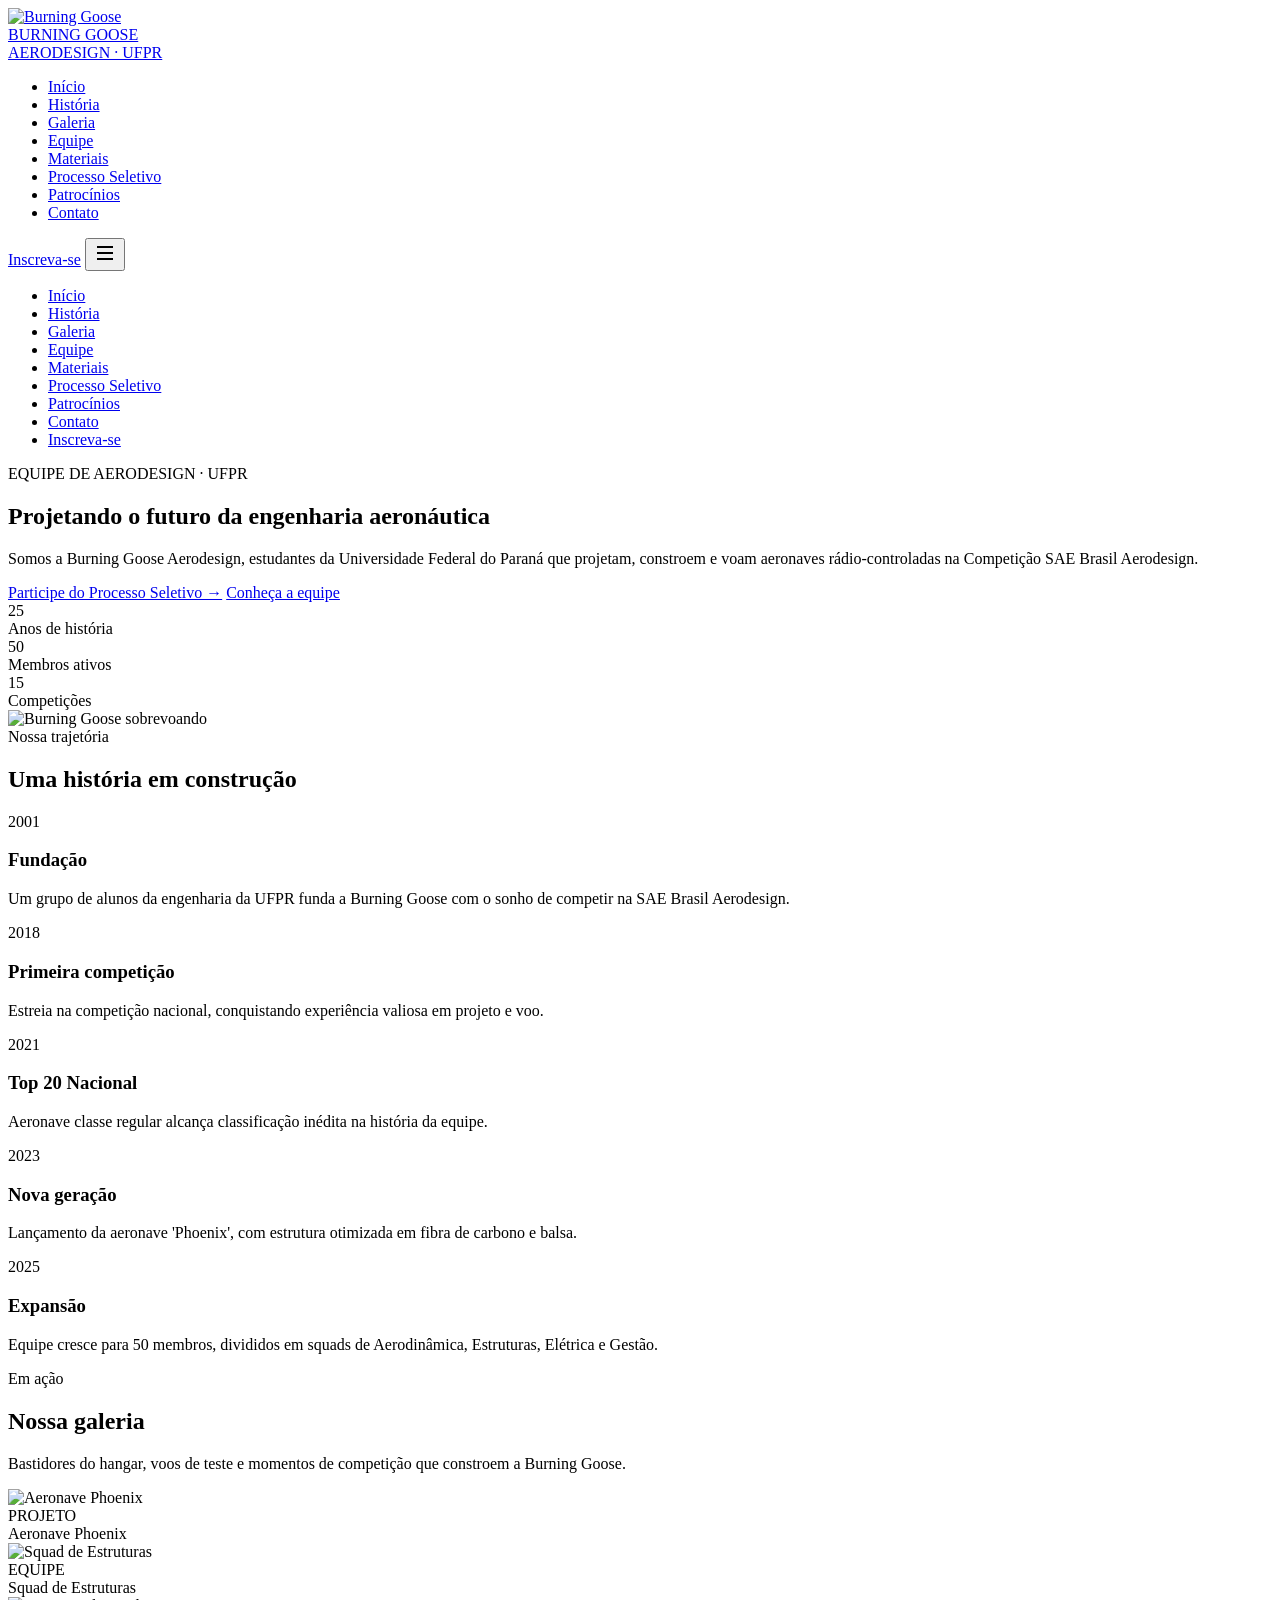
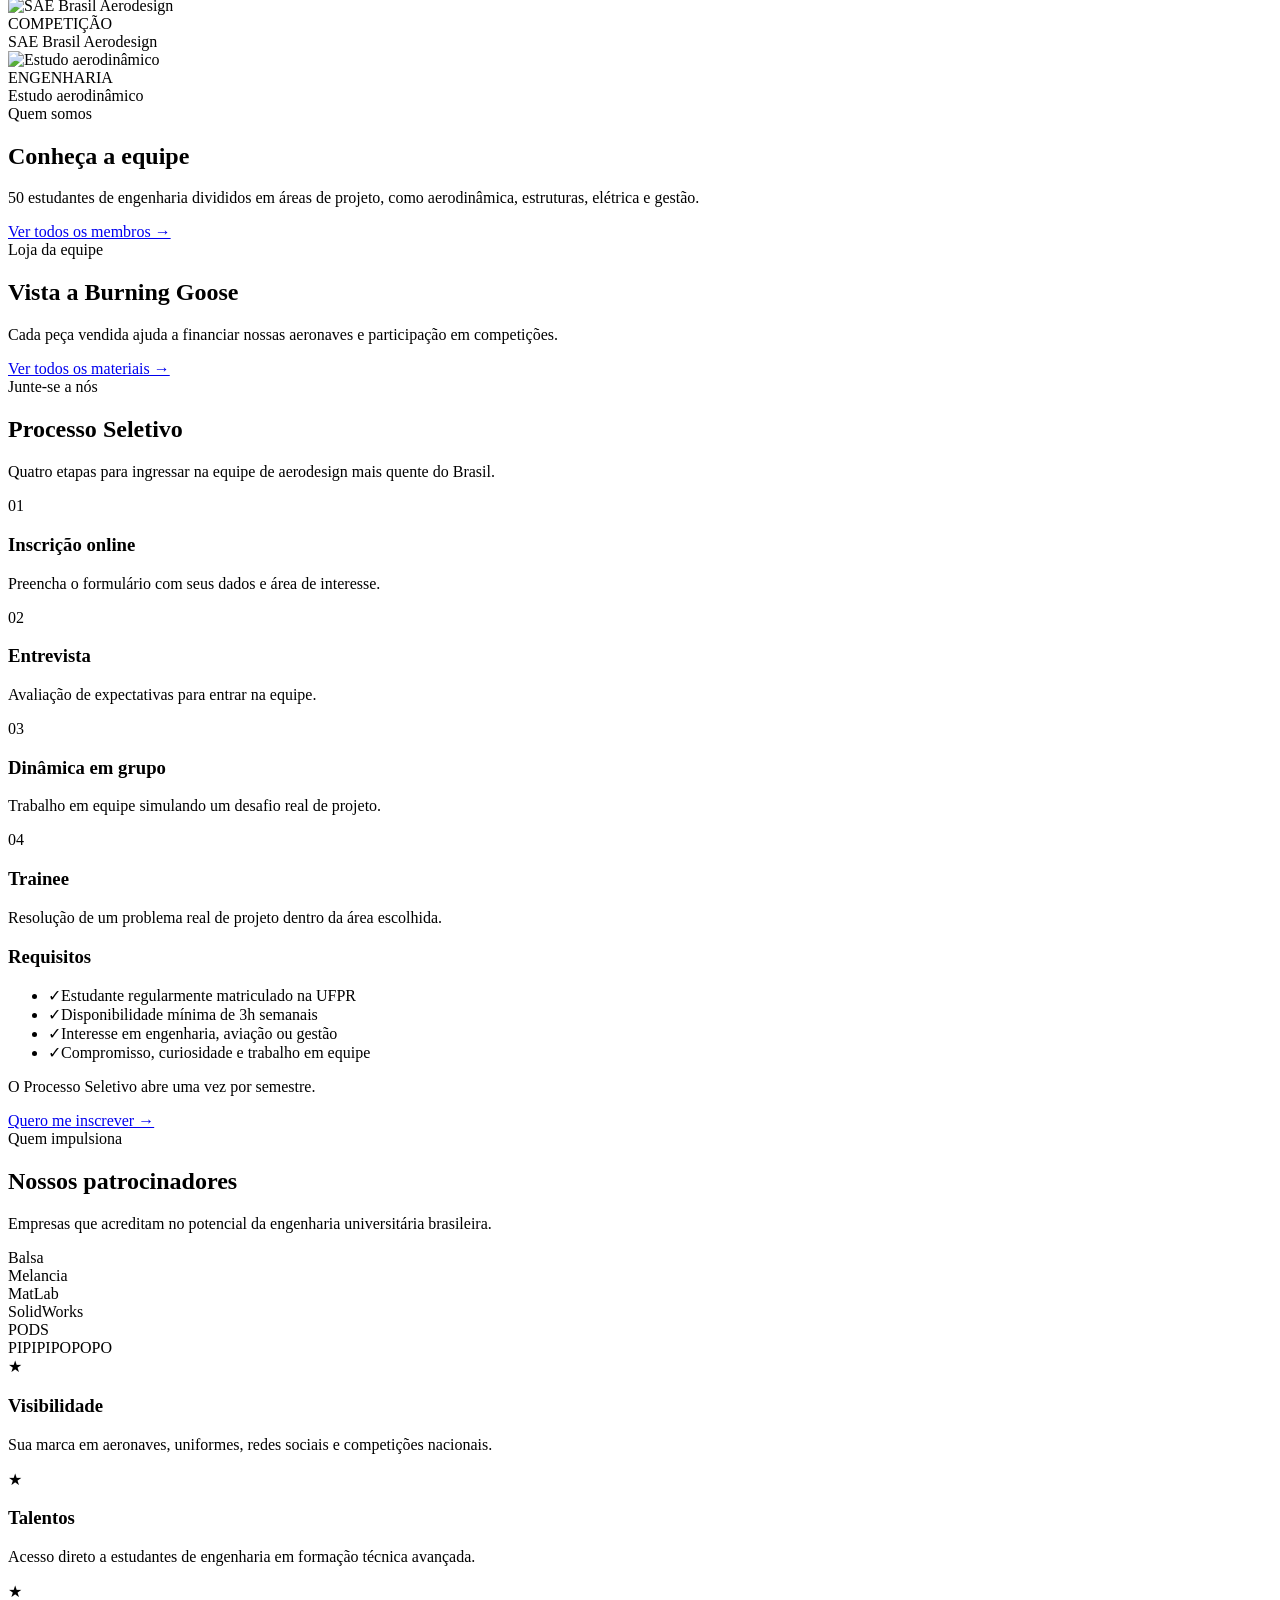
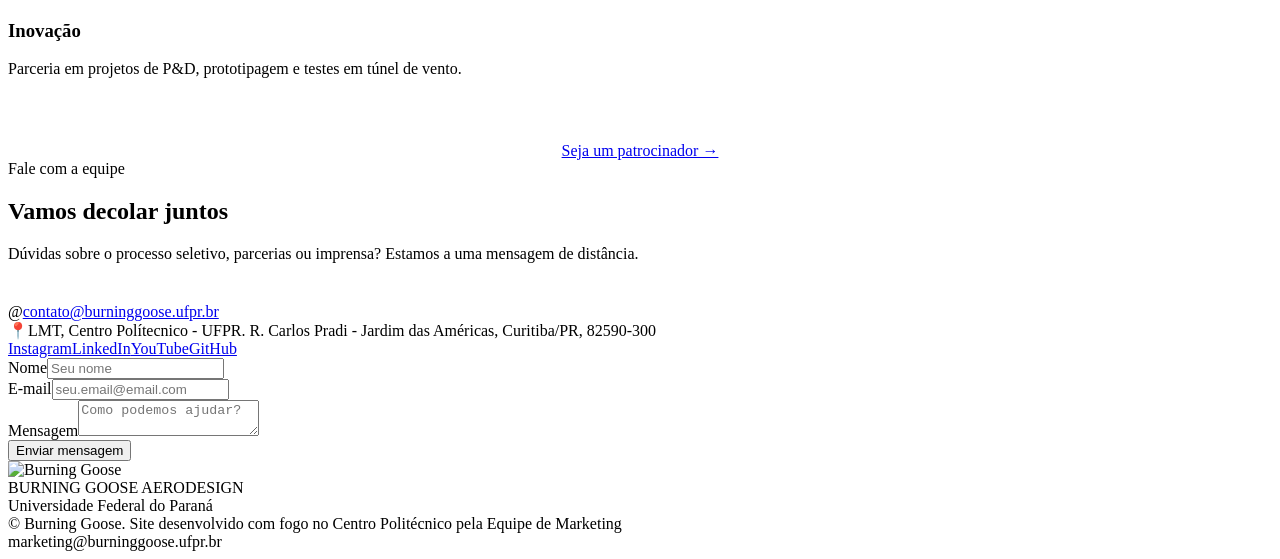
==== index.html @ fb2b778e "Add files via upload" ====
<!doctype html>
<html lang="pt-BR">
<head>
  <meta charset="utf-8" />
  <meta name="viewport" content="width=device-width, initial-scale=1" />
  <title>Burning Goose Aerodesign — UFPR</title>
  <meta name="description" content="Equipe universitária de aerodesign da UFPR. Projetamos, construímos e voamos aeronaves rádio-controladas em competições nacionais." />
  <meta property="og:title" content="Burning Goose Aerodesign — UFPR" />
  <meta property="og:description" content="Projetando o futuro da engenharia aeronáutica." />
  <meta property="og:image" content="images/site/hero-goose.png" />
  <link rel="icon" href="images/site/goose-logo.png" type="image/png" />
  <link rel="preconnect" href="https://fonts.googleapis.com" />
  <link rel="preconnect" href="https://fonts.gstatic.com" crossorigin />
  <link rel="stylesheet" href="https://fonts.googleapis.com/css2?family=Space+Grotesk:wght@400;500;700&family=Inter:wght@400;500;600&display=swap" />
  <link rel="stylesheet" href="css/styles.css" />
</head>
<body>

<!-- ========= NAVBAR ========= -->
<header class="navbar">
  <nav>
    <a href="index.html" class="brand">
      <img src="images/site/goose-logo.png" alt="Burning Goose" />
      <div class="brand-text">
        <div class="name">BURNING GOOSE</div>
        <div class="sub">AERODESIGN · UFPR</div>
      </div>
    </a>
    <ul class="nav-links">
      <li><a href="#home">Início</a></li>
      <li><a href="#historia">História</a></li>
      <li><a href="#galeria">Galeria</a></li>
      <li><a href="members.html">Equipe</a></li>
      <li><a href="products.html">Materiais</a></li>
      <li><a href="#processo">Processo Seletivo</a></li>
      <li><a href="#patrocinios">Patrocínios</a></li>
      <li><a href="#contato">Contato</a></li>
    </ul>
    <a href="#processo" class="btn btn-primary nav-cta">Inscreva-se</a>
    <button class="nav-toggle" aria-label="Menu">
      <svg width="24" height="24" viewBox="0 0 24 24" fill="none" stroke="currentColor" stroke-width="2"><path d="M4 6h16M4 12h16M4 18h16"/></svg>
    </button>
  </nav>
  <div class="mobile-menu">
    <ul>
      <li><a href="#home">Início</a></li>
      <li><a href="#historia">História</a></li>
      <li><a href="#galeria">Galeria</a></li>
      <li><a href="members.html">Equipe</a></li>
      <li><a href="products.html">Materiais</a></li>
      <li><a href="#processo">Processo Seletivo</a></li>
      <li><a href="#patrocinios">Patrocínios</a></li>
      <li><a href="#contato">Contato</a></li>
      <li><a href="#processo" class="btn btn-primary">Inscreva-se</a></li>
    </ul>
  </div>
</header>

<main>

<!-- ========= HERO ========= -->
<section id="home" class="hero">
  <div class="bg-grid"></div>
  <div class="blur-orb tr"></div>
  <div class="blur-orb bl"></div>
  <div class="hero-grid">
    <div class="animate-up">
      <div class="badge"><span class="dot"></span>EQUIPE DE AERODESIGN · UFPR</div>
      <h1>Projetando o <span class="text-gradient-fire">futuro</span> da engenharia aeronáutica</h1>
      <p class="lead">Somos a Burning Goose Aerodesign, estudantes da Universidade Federal do Paraná que projetam, constroem e voam aeronaves rádio-controladas na Competição SAE Brasil Aerodesign.</p>
      <div class="hero-ctas">
        <a href="#processo" class="btn btn-primary">Participe do Processo Seletivo →</a>
        <a href="#historia" class="btn btn-outline">Conheça a equipe</a>
      </div>
      <div class="hero-stats">
        <div><div class="v text-gradient-fire">25</div><div class="l">Anos de história</div></div>
        <div><div class="v text-gradient-fire">50</div><div class="l">Membros ativos</div></div>
        <div><div class="v text-gradient-fire">15</div><div class="l">Competições</div></div>
      </div>
    </div>
    <div class="hero-img">
      <img src="images/site/hero-goose.png" alt="Burning Goose sobrevoando" width="1920" height="1080" />
    </div>
  </div>
</section>

<!-- ========= HISTÓRIA ========= -->
<section id="historia" class="section">
  <div class="container">
    <div class="section-head center">
      <div class="eyebrow">Nossa trajetória</div>
      <h2>Uma <span class="text-gradient-fire">história</span> em construção</h2>
    </div>
    <div class="timeline">
      <div class="tl-item left"><div class="dot"></div><div class="tl-content"><div class="tl-year text-gradient-fire">2001</div><h3>Fundação</h3><p>Um grupo de alunos da engenharia da UFPR funda a Burning Goose com o sonho de competir na SAE Brasil Aerodesign.</p></div></div>
      <div class="tl-item right"><div class="dot"></div><div class="tl-content"><div class="tl-year text-gradient-fire">2018</div><h3>Primeira competição</h3><p>Estreia na competição nacional, conquistando experiência valiosa em projeto e voo.</p></div></div>
      <div class="tl-item left"><div class="dot"></div><div class="tl-content"><div class="tl-year text-gradient-fire">2021</div><h3>Top 20 Nacional</h3><p>Aeronave classe regular alcança classificação inédita na história da equipe.</p></div></div>
      <div class="tl-item right"><div class="dot"></div><div class="tl-content"><div class="tl-year text-gradient-fire">2023</div><h3>Nova geração</h3><p>Lançamento da aeronave 'Phoenix', com estrutura otimizada em fibra de carbono e balsa.</p></div></div>
      <div class="tl-item left"><div class="dot"></div><div class="tl-content"><div class="tl-year text-gradient-fire">2025</div><h3>Expansão</h3><p>Equipe cresce para 50 membros, divididos em squads de Aerodinâmica, Estruturas, Elétrica e Gestão.</p></div></div>
    </div>
  </div>
</section>

<!-- ========= GALERIA ========= -->
<section id="galeria" class="section alt">
  <div class="container">
    <div class="section-head">
      <div>
        <div class="eyebrow">Em ação</div>
        <h2>Nossa <span class="text-gradient-fire">galeria</span></h2>
      </div>
      <p class="desc">Bastidores do hangar, voos de teste e momentos de competição que constroem a Burning Goose.</p>
    </div>
    <div class="gallery-grid">
      <div class="g-card feature">
        <img src="images/site/gallery-aircraft.jpg" alt="Aeronave Phoenix" loading="lazy" />
        <div class="overlay"></div>
        <div class="meta"><div class="tag">PROJETO</div><div class="label">Aeronave Phoenix</div></div>
      </div>
      <div class="g-card">
        <img src="images/site/gallery-team.jpg" alt="Squad de Estruturas" loading="lazy" />
        <div class="overlay"></div>
        <div class="meta"><div class="tag">EQUIPE</div><div class="label">Squad de Estruturas</div></div>
      </div>
      <div class="g-card">
        <img src="images/site/gallery-competition.jpg" alt="SAE Brasil Aerodesign" loading="lazy" />
        <div class="overlay"></div>
        <div class="meta"><div class="tag">COMPETIÇÃO</div><div class="label">SAE Brasil Aerodesign</div></div>
      </div>
      <div class="g-card">
        <img src="images/site/gallery-project.jpg" alt="Estudo aerodinâmico" loading="lazy" />
        <div class="overlay"></div>
        <div class="meta"><div class="tag">ENGENHARIA</div><div class="label">Estudo aerodinâmico</div></div>
      </div>
    </div>
  </div>
</section>

<!-- ========= EQUIPE (preview) ========= -->
<section id="equipe" class="section">
  <div class="container">
    <div class="section-head">
      <div>
        <div class="eyebrow">Quem somos</div>
        <h2>Conheça a <span class="text-gradient-fire">equipe</span></h2>
        <p class="desc" style="margin-top:1rem">50 estudantes de engenharia divididos em áreas de projeto, como aerodinâmica, estruturas, elétrica e gestão.</p>
      </div>
      <a href="members.html" class="btn btn-ghost-primary">Ver todos os membros →</a>
    </div>
    <div class="cards-grid" id="members-preview"></div>
  </div>
</section>

<!-- ========= MATERIAIS (preview) ========= -->
<section id="materiais" class="section alt">
  <div class="container">
    <div class="section-head">
      <div>
        <div class="eyebrow">Loja da equipe</div>
        <h2>Vista a <span class="text-gradient-fire">Burning Goose</span></h2>
        <p class="desc" style="margin-top:1rem">Cada peça vendida ajuda a financiar nossas aeronaves e participação em competições.</p>
      </div>
      <a href="products.html" class="btn btn-ghost-primary">Ver todos os materiais →</a>
    </div>
    <div class="products-grid" id="products-preview"></div>
  </div>
</section>

<!-- ========= PROCESSO ========= -->
<section id="processo" class="section">
  <div class="container">
    <div class="section-head center">
      <div class="eyebrow">Junte-se a nós</div>
      <h2>Processo <span class="text-gradient-fire">Seletivo</span></h2>
      <p class="desc">Quatro etapas para ingressar na equipe de aerodesign mais quente do Brasil.</p>
    </div>
    <div class="steps-grid">
      <div class="step"><div class="n text-gradient-fire">01</div><h3>Inscrição online</h3><p>Preencha o formulário com seus dados e área de interesse.</p></div>
      <div class="step"><div class="n text-gradient-fire">02</div><h3>Entrevista</h3><p>Avaliação de expectativas para entrar na equipe.</p></div>
      <div class="step"><div class="n text-gradient-fire">03</div><h3>Dinâmica em grupo</h3><p>Trabalho em equipe simulando um desafio real de projeto.</p></div>
      <div class="step"><div class="n text-gradient-fire">04</div><h3>Trainee</h3><p>Resolução de um problema real de projeto dentro da área escolhida.</p></div>
    </div>
    <div class="req-box">
      <div>
        <h3>Requisitos</h3>
        <ul>
          <li><span class="check">✓</span><span>Estudante regularmente matriculado na UFPR</span></li>
          <li><span class="check">✓</span><span>Disponibilidade mínima de 3h semanais</span></li>
          <li><span class="check">✓</span><span>Interesse em engenharia, aviação ou gestão</span></li>
          <li><span class="check">✓</span><span>Compromisso, curiosidade e trabalho em equipe</span></li>
        </ul>
      </div>
      <div class="req-cta">
        <p>O Processo Seletivo abre uma vez por semestre.</p>
        <a href="#" class="btn btn-primary">Quero me inscrever →</a>
      </div>
    </div>
  </div>
</section>

<!-- ========= PATROCINIOS ========= -->
<section id="patrocinios" class="section alt">
  <div class="container">
    <div class="section-head center">
      <div class="eyebrow">Quem impulsiona</div>
      <h2>Nossos <span class="text-gradient-fire">patrocinadores</span></h2>
      <p class="desc">Empresas que acreditam no potencial da engenharia universitária brasileira.</p>
    </div>
    <div class="sponsor-grid">
      <div class="sponsor"><span>Balsa</span></div>
      <div class="sponsor"><span>Melancia</span></div>
      <div class="sponsor"><span>MatLab</span></div>
      <div class="sponsor"><span>SolidWorks</span></div>
      <div class="sponsor"><span>PODS</span></div>
      <div class="sponsor"><span>PIPIPIPOPOPO</span></div>
    </div>
    <div class="benefits">
      <div class="benefit"><div class="ico">★</div><h3>Visibilidade</h3><p>Sua marca em aeronaves, uniformes, redes sociais e competições nacionais.</p></div>
      <div class="benefit"><div class="ico">★</div><h3>Talentos</h3><p>Acesso direto a estudantes de engenharia em formação técnica avançada.</p></div>
      <div class="benefit"><div class="ico">★</div><h3>Inovação</h3><p>Parceria em projetos de P&amp;D, prototipagem e testes em túnel de vento.</p></div>
    </div>
    <div style="margin-top:4rem;text-align:center">
      <a href="#contato" class="btn btn-ghost-primary">Seja um patrocinador →</a>
    </div>
  </div>
</section>

<!-- ========= CONTATO ========= -->
<section id="contato" class="section">
  <div class="container contact-grid">
    <div class="contact-info">
      <div class="eyebrow">Fale com a equipe</div>
      <h2>Vamos <span class="text-gradient-fire">decolar</span> juntos</h2>
      <p class="lead">Dúvidas sobre o processo seletivo, parcerias ou imprensa? Estamos a uma mensagem de distância.</p>
      <div style="margin-top:2.5rem">
        <div class="row"><span class="ico">@</span><a href="mailto:marketing@burninggoose.ufpr.br">contato@burninggoose.ufpr.br</a></div>
        <div class="row"><span class="ico">📍</span><span>LMT, Centro Polítecnico - UFPR. R. Carlos Pradi - Jardim das Américas, Curitiba/PR, 82590-300</span></div>
      </div>
      <div class="socials">
        <a href="https://www.instagram.com/burning.goose/">Instagram</a><a href="https://www.linkedin.com/company/burning-goose?originalSubdomain=br">LinkedIn</a><a href="https://www.youtube.com/@burninggooseufpr">YouTube</a><a href="https://github.com/BurningGooseAerodesign">GitHub</a>
      </div>
    </div>
    <form id="contact-form" class="contact-form" novalidate>
      <div><label for="cf-name">Nome</label><input id="cf-name" required maxlength="100" placeholder="Seu nome" /></div>
      <div><label for="cf-email">E-mail</label><input id="cf-email" type="email" required maxlength="255" placeholder="seu.email@email.com" /></div>
      <div><label for="cf-msg">Mensagem</label><textarea id="cf-msg" required maxlength="1000" placeholder="Como podemos ajudar?"></textarea></div>
      <button type="submit">Enviar mensagem</button>
    </form>
  </div>
</section>

</main>

<!-- ========= FOOTER ========= -->
<footer>
  <div class="footer-grid">
    <div class="footer-brand">
      <img src="images/site/goose-logo.png" alt="Burning Goose" />
      <div>
        <div class="name">BURNING GOOSE AERODESIGN</div>
        <div class="sub">Universidade Federal do Paraná</div>
      </div>
    </div>
    <div class="center">© <span id="year"></span> Burning Goose. Site desenvolvido com fogo no Centro Politécnico pela Equipe de Marketing</div>
    <div class="right">marketing@burninggoose.ufpr.br</div>
  </div>
</footer>

<script src="js/main.js"></script>
</body>
</html>
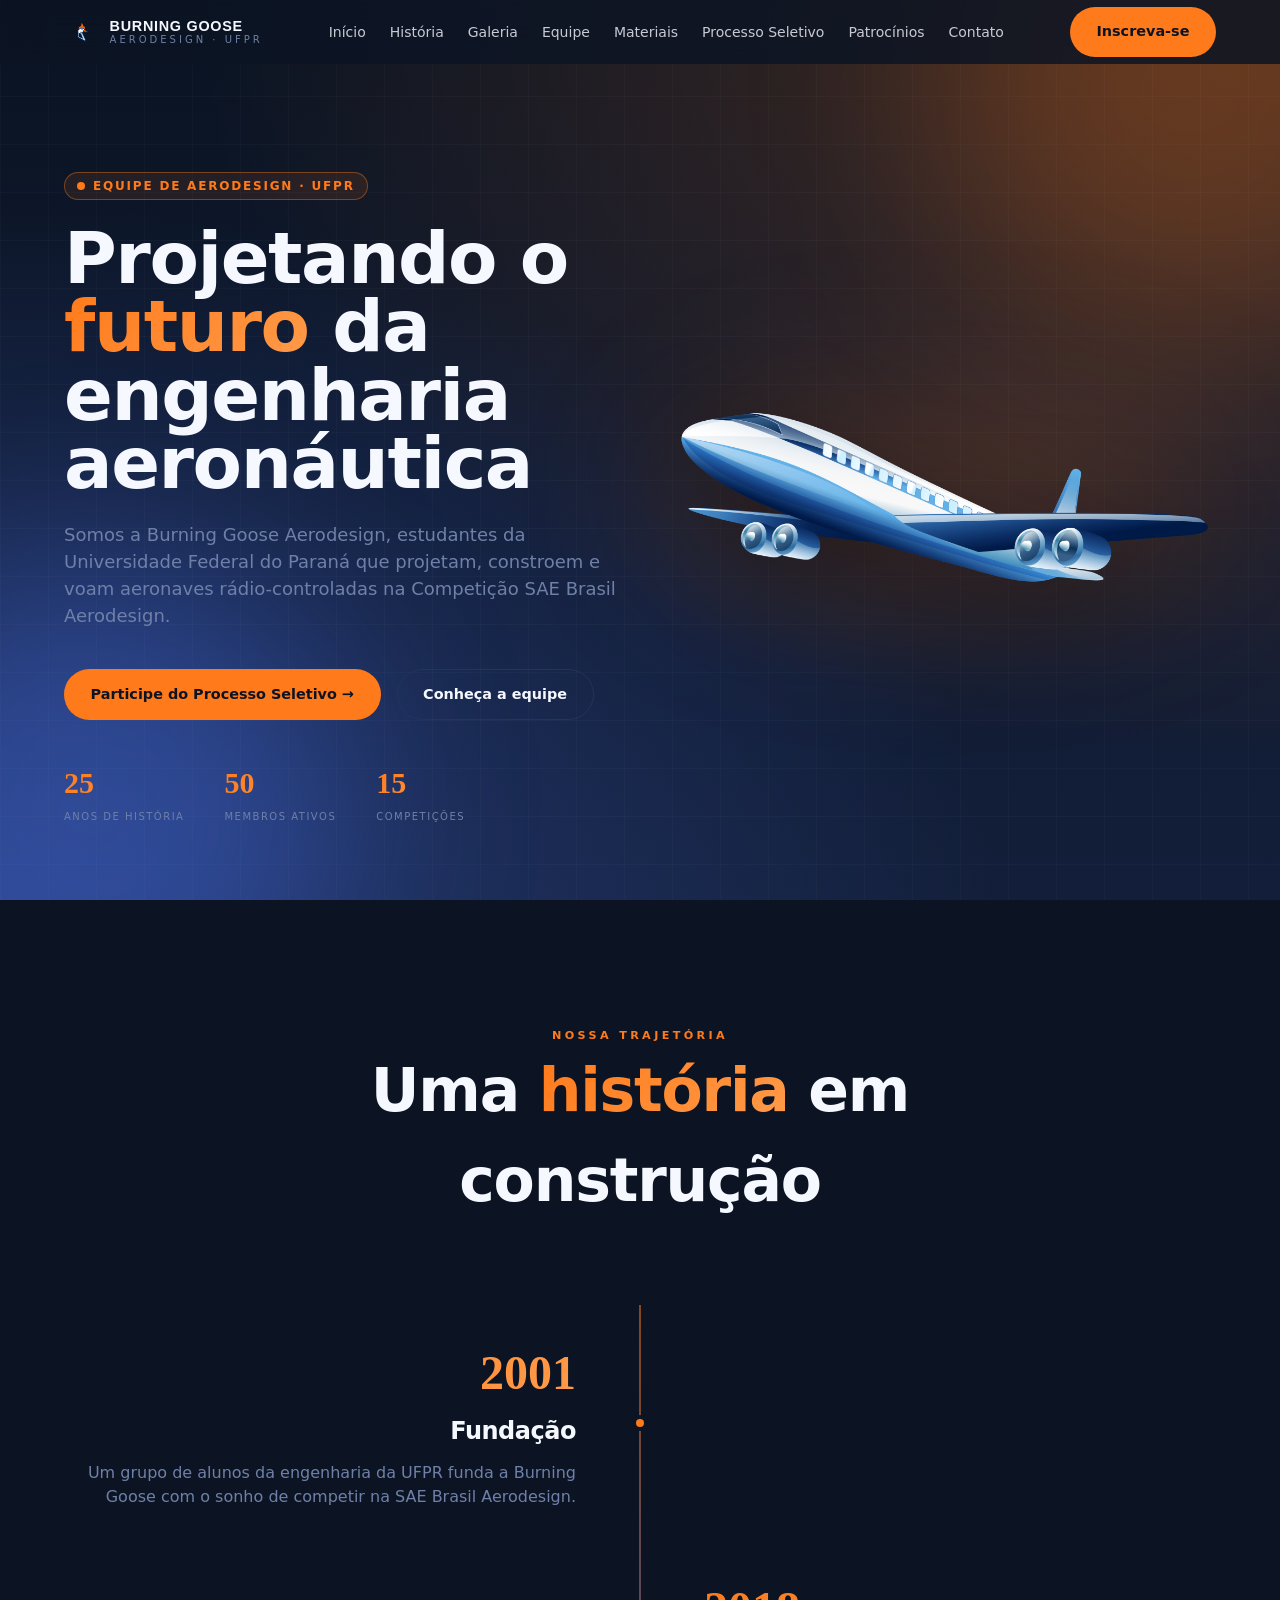
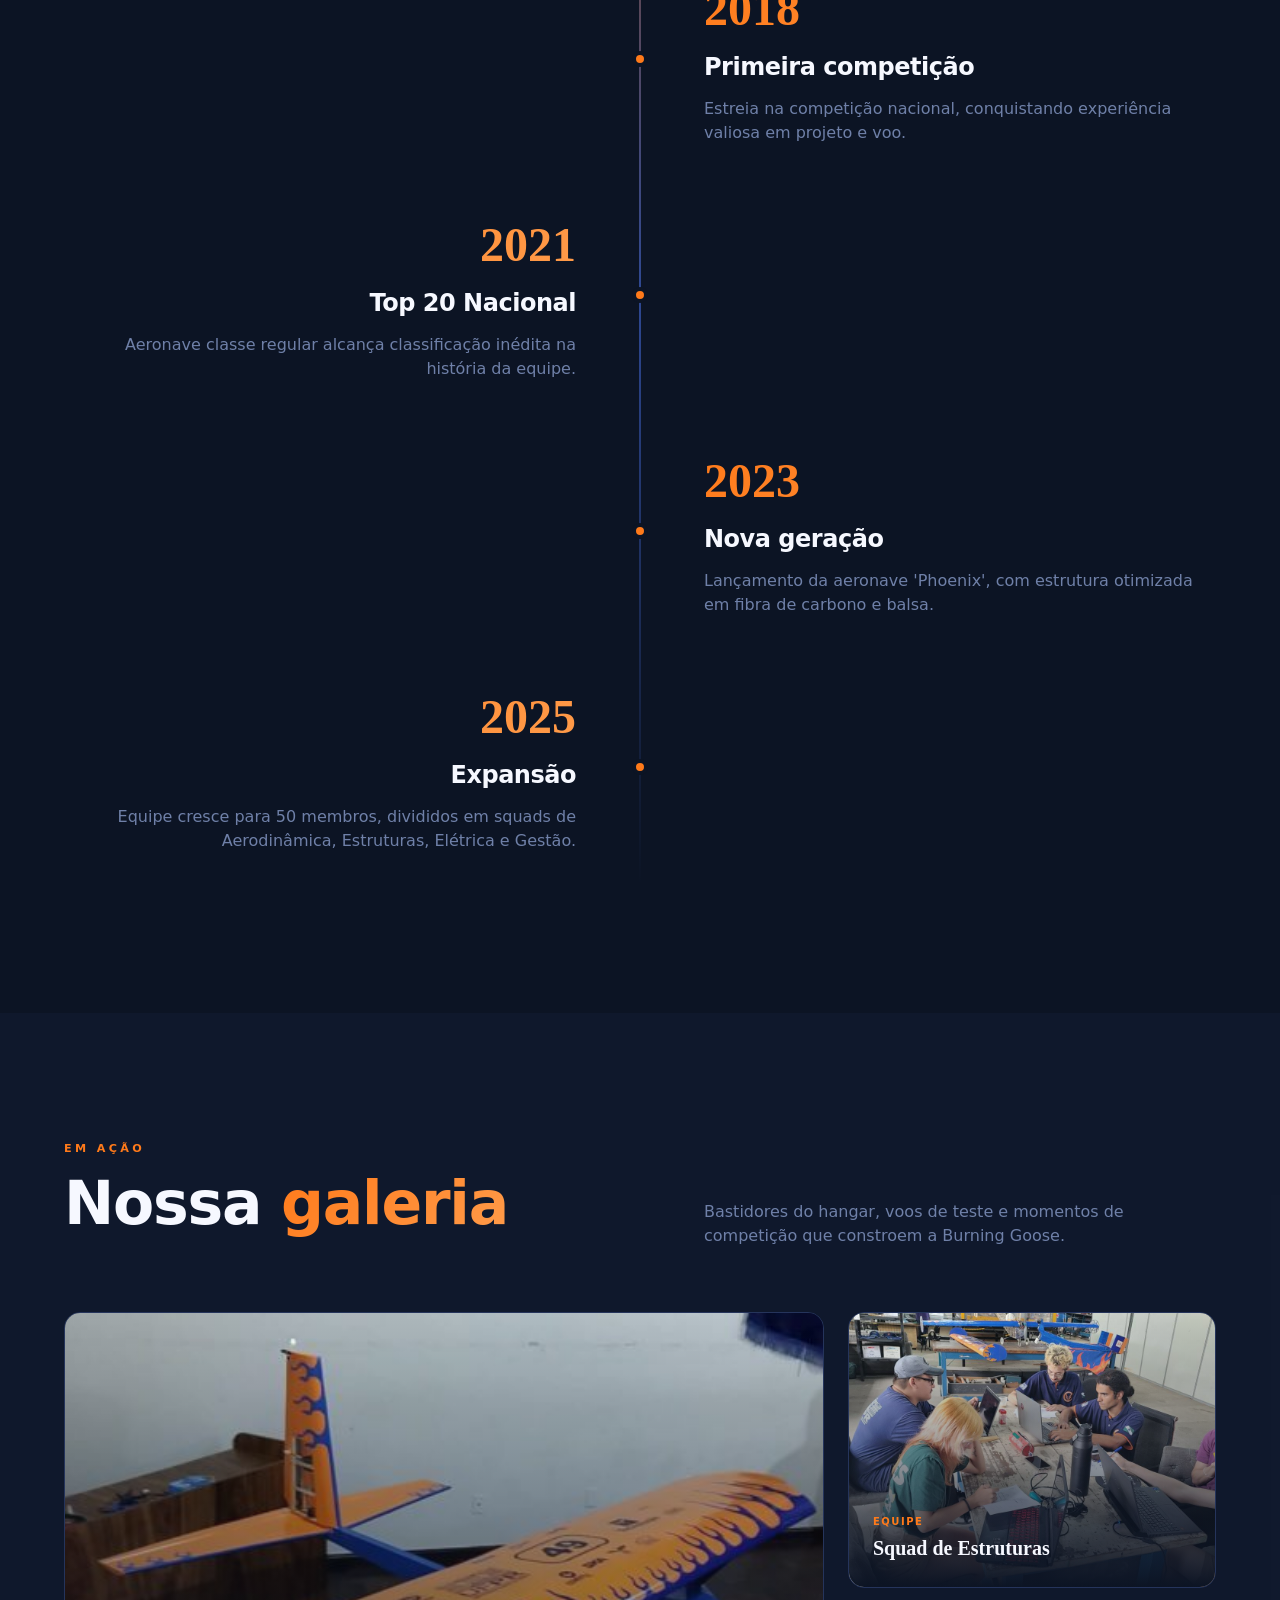
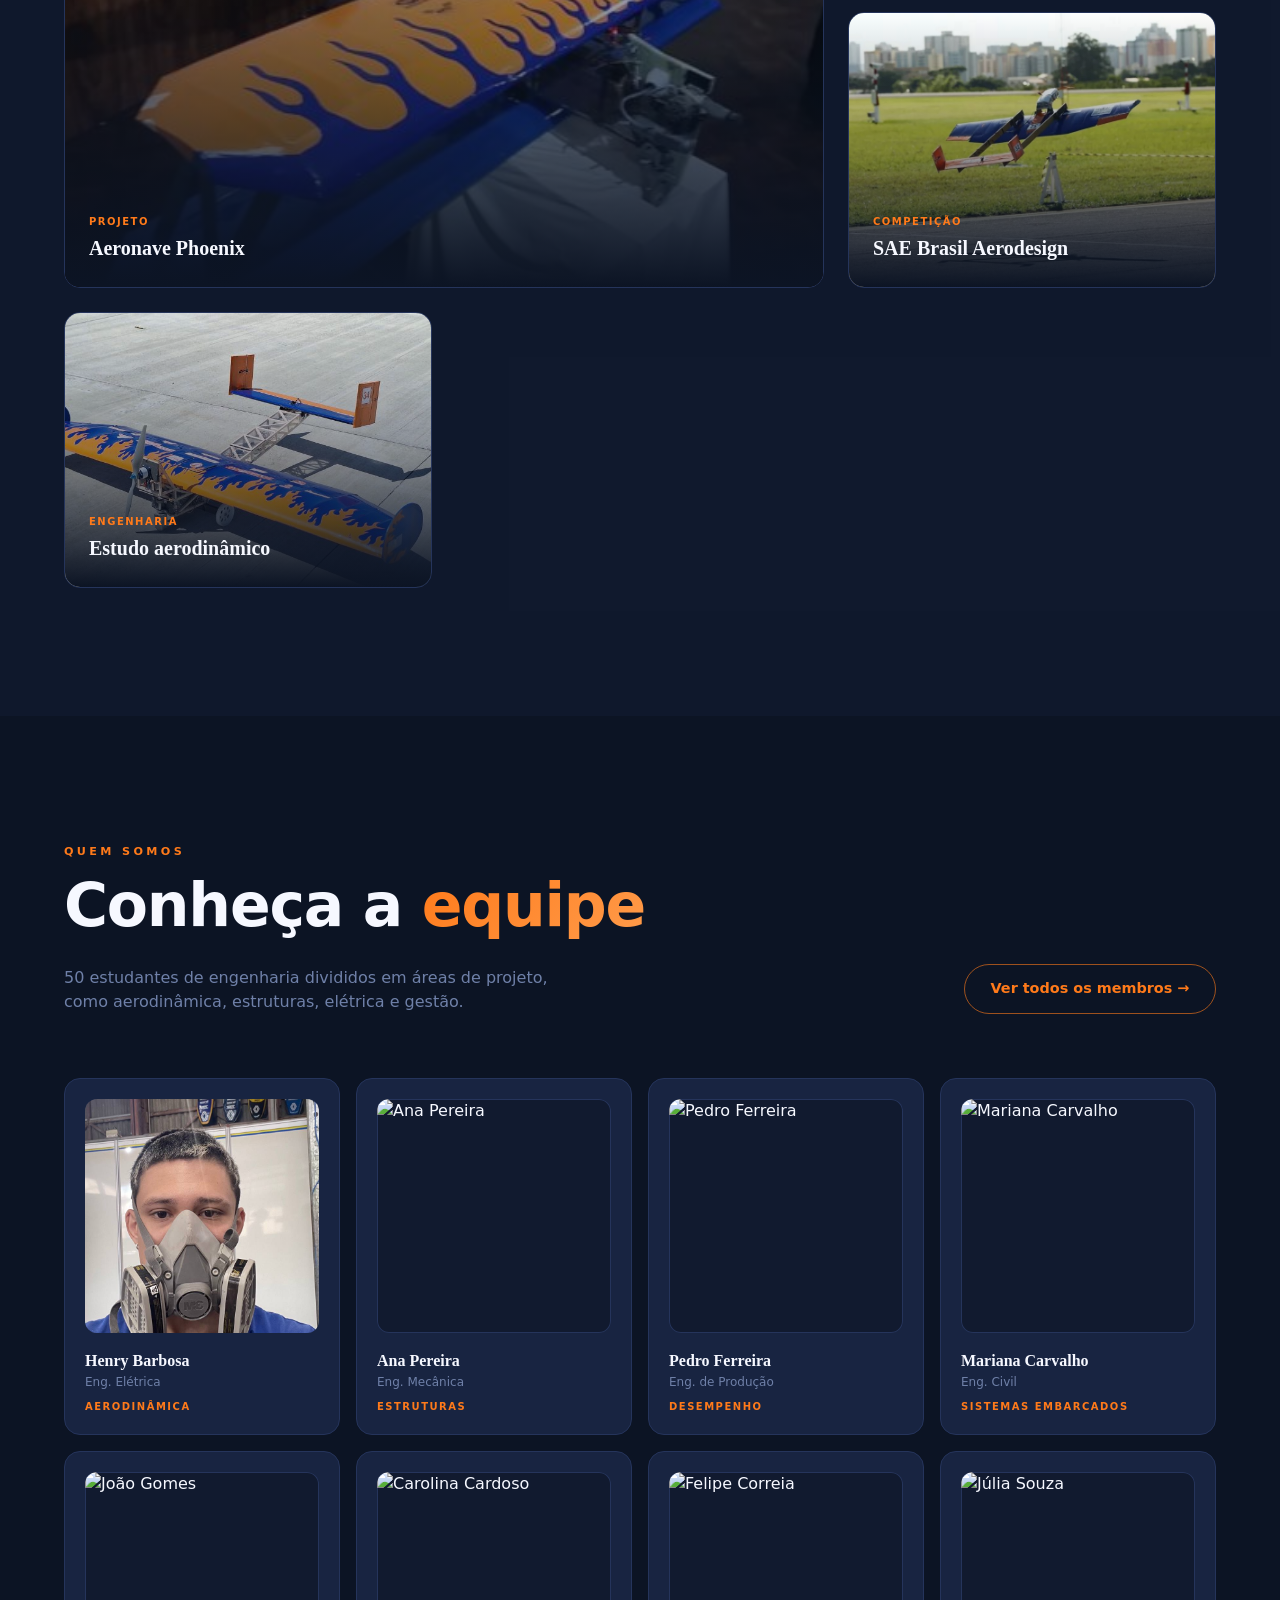
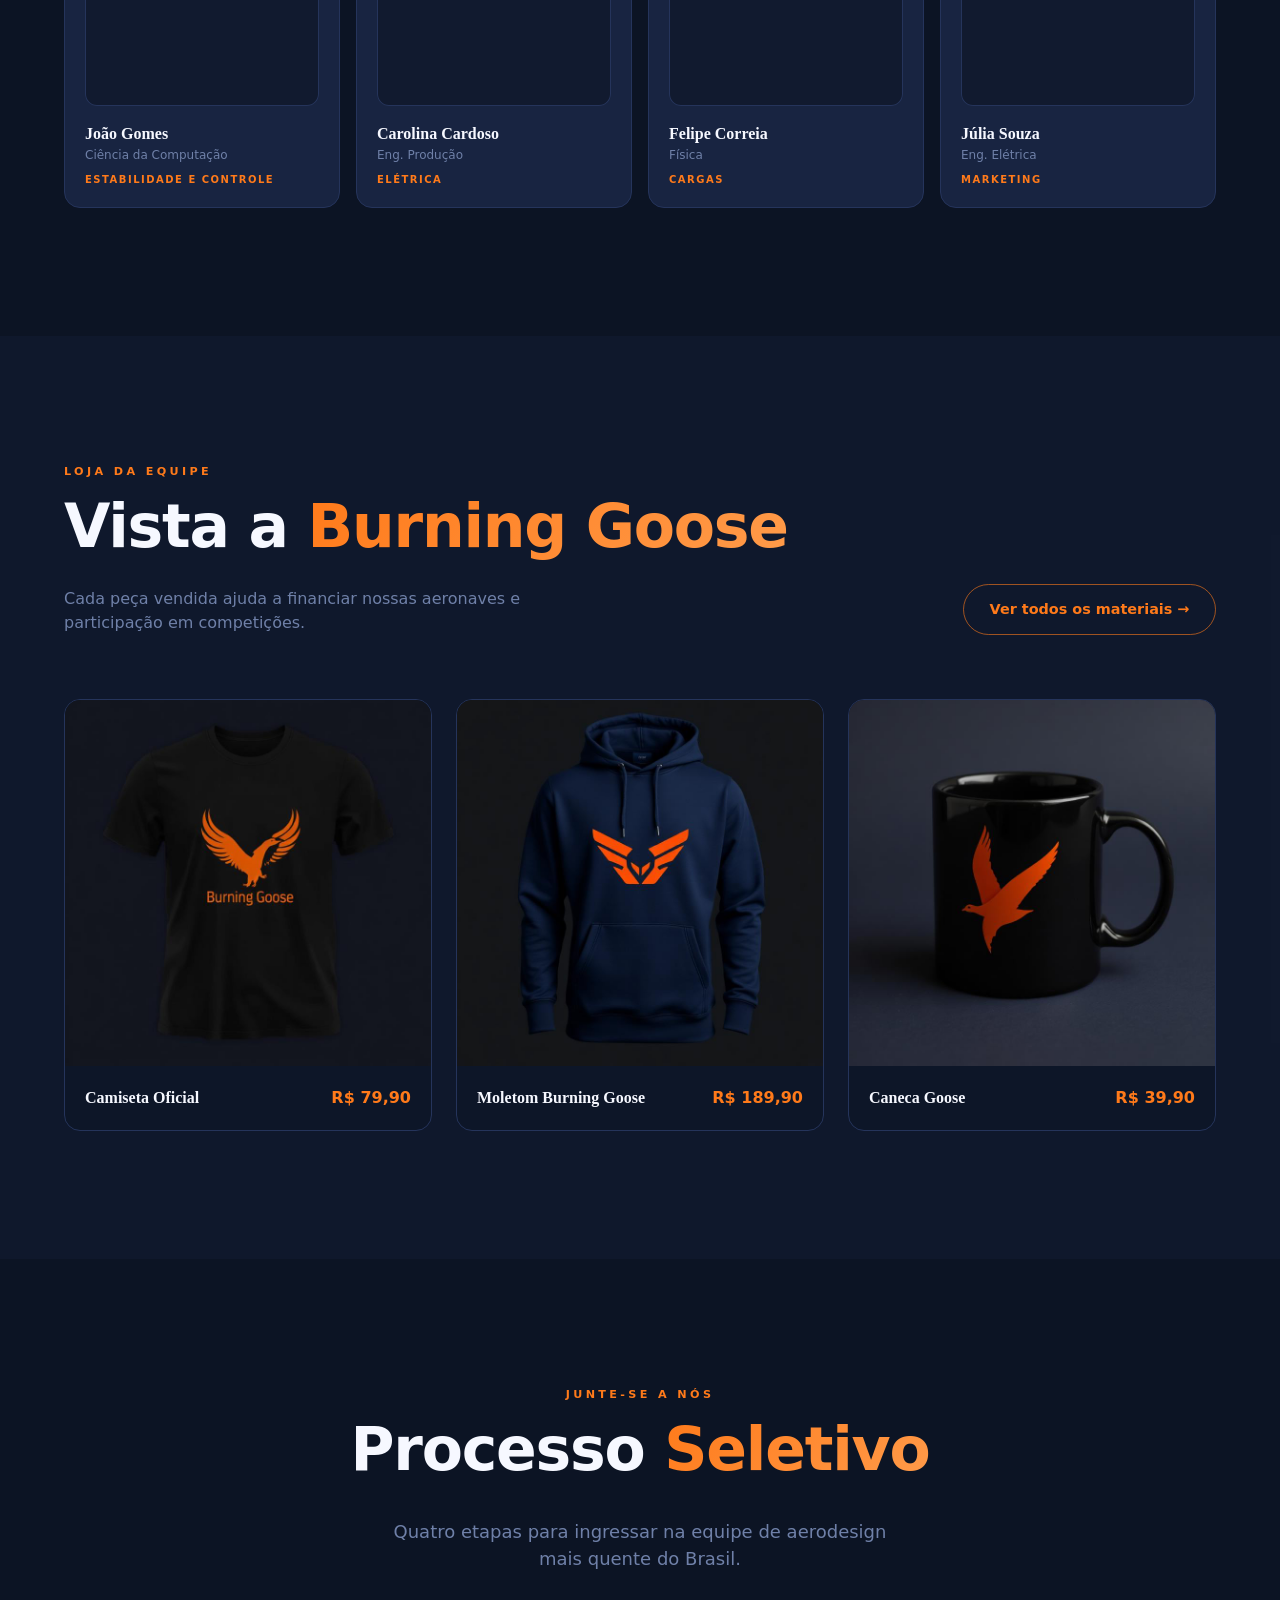
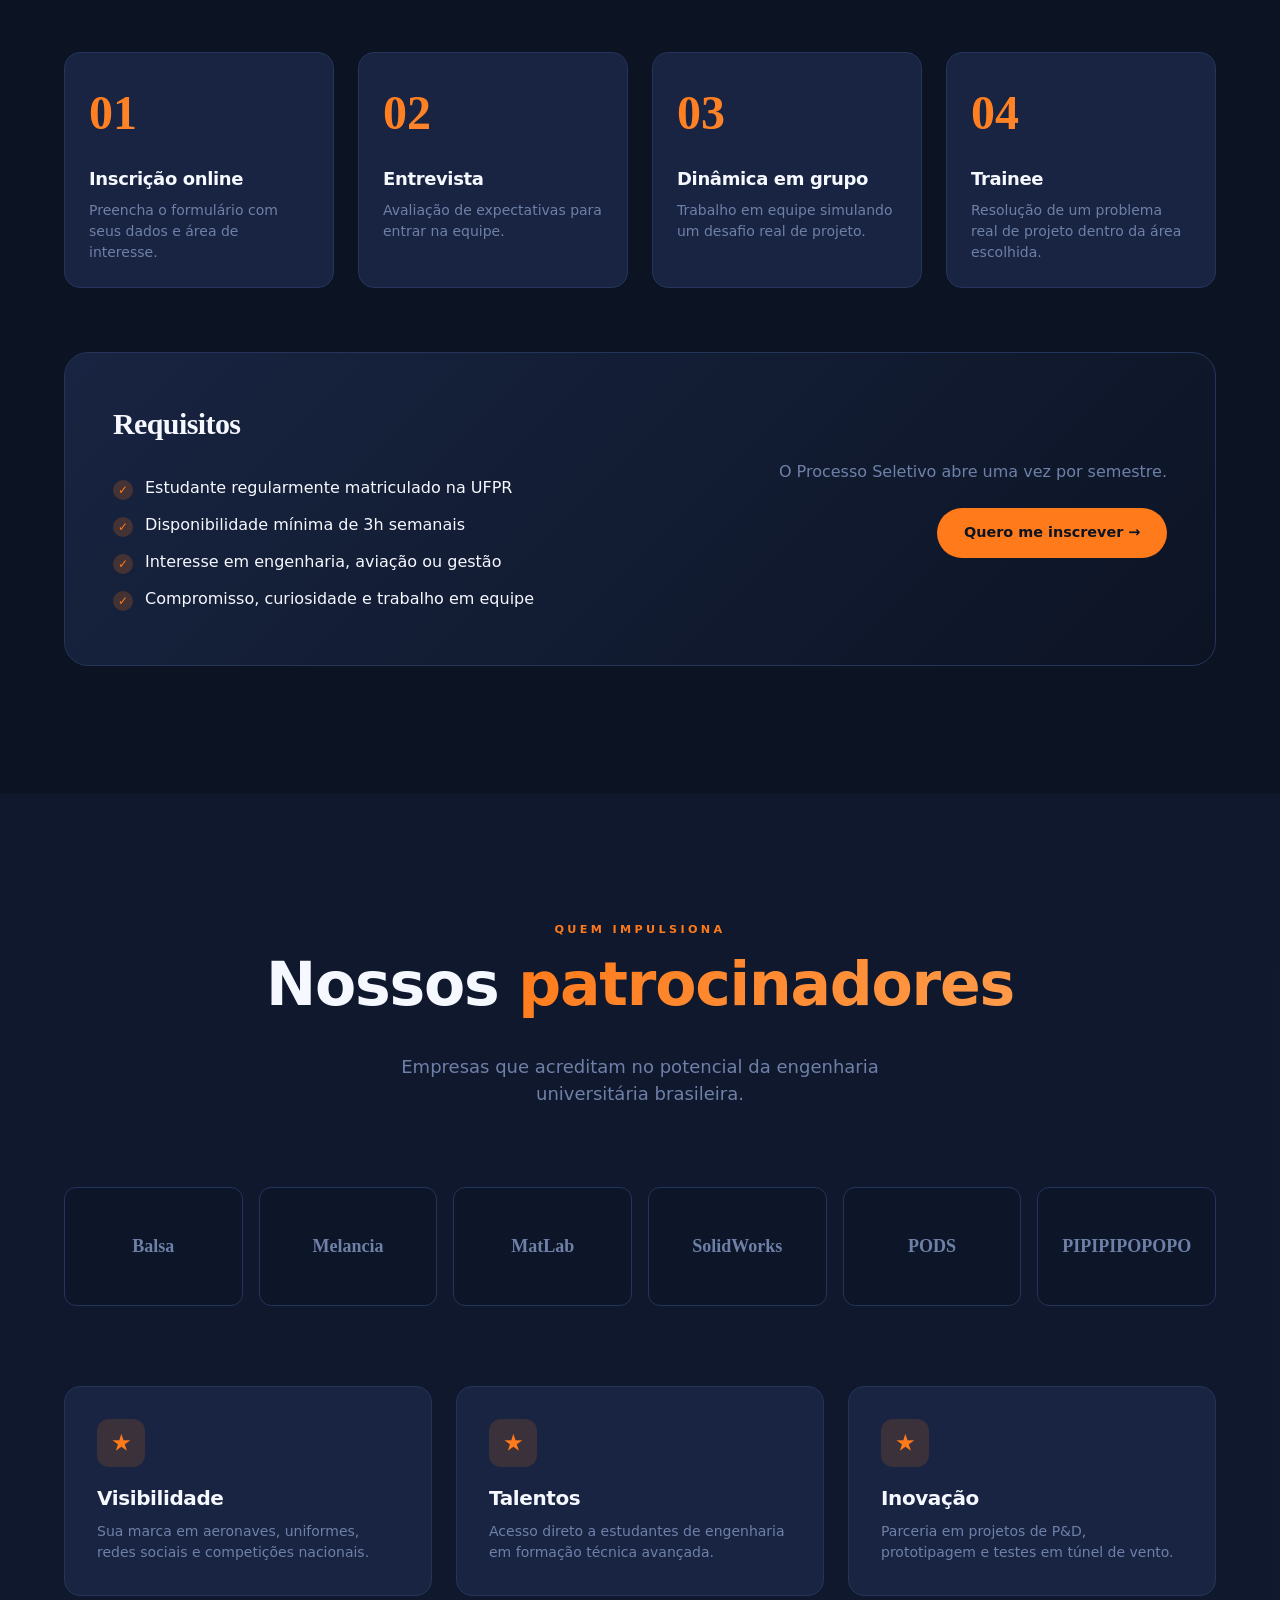
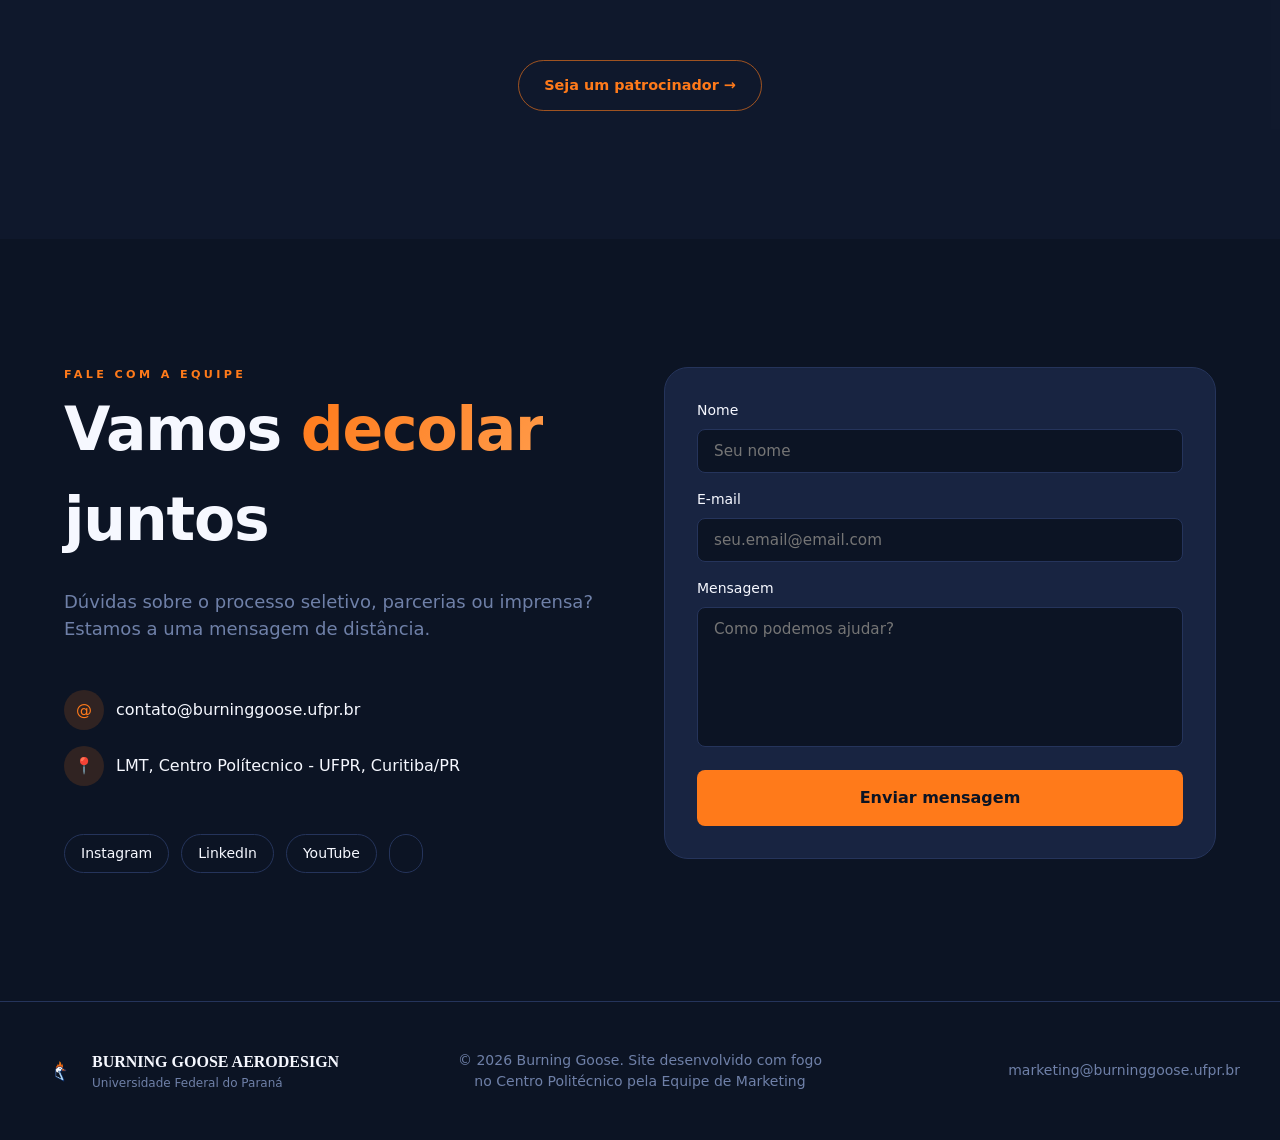
==== commit 3a7e53ed: "Update index.html" ====
--- a/index.html
+++ b/index.html
@@ -234,10 +234,10 @@
       <p class="lead">Dúvidas sobre o processo seletivo, parcerias ou imprensa? Estamos a uma mensagem de distância.</p>
       <div style="margin-top:2.5rem">
         <div class="row"><span class="ico">@</span><a href="mailto:marketing@burninggoose.ufpr.br">contato@burninggoose.ufpr.br</a></div>
-        <div class="row"><span class="ico">📍</span><span>LMT, Centro Polítecnico - UFPR. R. Carlos Pradi - Jardim das Américas, Curitiba/PR, 82590-300</span></div>
+        <div class="row"><span class="ico">📍</span><span>LMT, Centro Polítecnico - UFPR, Curitiba/PR</span></div>
       </div>
       <div class="socials">
-        <a href="https://www.instagram.com/burning.goose/">Instagram</a><a href="https://www.linkedin.com/company/burning-goose?originalSubdomain=br">LinkedIn</a><a href="https://www.youtube.com/@burninggooseufpr">YouTube</a><a href="https://github.com/BurningGooseAerodesign">GitHub</a>
+        <a href="https://www.instagram.com/burning.goose/">Instagram</a><a href="https://www.linkedin.com/company/burning-goose?originalSubdomain=br">LinkedIn</a><a href="https://www.youtube.com/@burninggooseufpr">YouTube</a><a href="https://github.com/BurningGooseAerodesign">
       </div>
     </div>
     <form id="contact-form" class="contact-form" novalidate>
--- a/css/styles.css
+++ b/css/styles.css
@@ -0,0 +1,396 @@
+/* ===== Burning Goose Aerodesign — design system ===== */
+:root {
+  --radius: 0.75rem;
+  --bg: #0c1424;
+  --bg-2: #111c33;
+  --card: #182441;
+  --border: #25345b;
+  --muted: #6f80a8;
+  --fg: #f6f8ff;
+  --primary: #ff7a1a;
+  --primary-glow: #ff9b4a;
+  --secondary: #4f7bff;
+  --gradient-fire: linear-gradient(135deg, #ff7a1a, #ff9b4a);
+  --gradient-hero:
+    radial-gradient(ellipse at top right, rgba(255, 122, 26, 0.25), transparent 60%),
+    radial-gradient(ellipse at bottom left, rgba(79, 123, 255, 0.30), transparent 55%),
+    linear-gradient(180deg, #0a1322, #131f3a);
+  --shadow-glow: 0 20px 60px -15px rgba(255, 122, 26, 0.5);
+  --shadow-elevated: 0 30px 80px -20px rgba(0, 0, 0, 0.6);
+}
+
+* { box-sizing: border-box; margin: 0; padding: 0; }
+html { scroll-behavior: smooth; }
+body {
+  background: var(--bg);
+  color: var(--fg);
+  font-family: "Inter", system-ui, sans-serif;
+  -webkit-font-smoothing: antialiased;
+  line-height: 1.5;
+}
+img { display: block; max-width: 100%; }
+a { color: inherit; text-decoration: none; }
+button { font: inherit; cursor: pointer; border: none; background: none; color: inherit; }
+ul { list-style: none; }
+
+h1, h2, h3, h4 {
+  font-family: "Space Grotesk", system-ui, sans-serif;
+  letter-spacing: -0.02em;
+  font-weight: 700;
+}
+
+.container { max-width: 1200px; margin: 0 auto; padding: 0 1.5rem; }
+
+.text-gradient-fire {
+  background: var(--gradient-fire);
+  -webkit-background-clip: text;
+  background-clip: text;
+  color: transparent;
+}
+.muted { color: var(--muted); }
+.eyebrow {
+  font-size: 0.7rem;
+  font-weight: 600;
+  letter-spacing: 0.3em;
+  color: var(--primary);
+  text-transform: uppercase;
+}
+
+.btn {
+  display: inline-flex; align-items: center; justify-content: center; gap: 0.5rem;
+  padding: 0.85rem 1.6rem; border-radius: 999px; font-weight: 600; font-size: 0.9rem;
+  transition: all 0.25s ease; border: 1px solid transparent;
+}
+.btn-primary { background: var(--primary); color: #0c1424; }
+.btn-primary:hover { box-shadow: var(--shadow-glow); transform: translateY(-2px); }
+.btn-outline { border-color: var(--border); }
+.btn-outline:hover { border-color: rgba(255, 122, 26, 0.6); color: var(--primary); }
+.btn-ghost-primary { border-color: rgba(255, 122, 26, 0.6); color: var(--primary); }
+.btn-ghost-primary:hover { background: var(--primary); color: #0c1424; }
+
+/* ===== Navbar ===== */
+.navbar {
+  position: fixed; top: 0; left: 0; right: 0; z-index: 50;
+  transition: all 0.3s ease;
+}
+.navbar.scrolled {
+  background: rgba(12, 20, 36, 0.8);
+  backdrop-filter: blur(20px);
+  border-bottom: 1px solid var(--border);
+}
+.navbar nav {
+  max-width: 1200px; margin: 0 auto; padding: 0 1.5rem;
+  height: 64px; display: flex; align-items: center; justify-content: space-between;
+}
+.brand { display: flex; align-items: center; gap: 0.6rem; }
+.brand img { height: 36px; width: 36px; }
+.brand-text { line-height: 1.1; }
+.brand-text .name { font-family: "Space Grotesk", sans-serif; font-weight: 700; font-size: 0.9rem; letter-spacing: 0.05em; }
+.brand-text .sub { font-size: 0.625rem; color: var(--muted); letter-spacing: 0.3em; }
+.nav-links { display: none; gap: 1.5rem; align-items: center; }
+.nav-links a { font-size: 0.875rem; color: rgba(246, 248, 255, 0.8); transition: color 0.2s; }
+.nav-links a:hover { color: var(--primary); }
+.nav-cta { display: none; }
+.nav-toggle { padding: 0.5rem; }
+@media (min-width: 1024px) {
+  .nav-links { display: flex; }
+  .nav-cta { display: inline-flex; }
+  .nav-toggle { display: none; }
+}
+.mobile-menu { display: none; background: rgba(12, 20, 36, 0.95); backdrop-filter: blur(20px); border-top: 1px solid var(--border); }
+.mobile-menu.open { display: block; }
+.mobile-menu ul { padding: 1rem 1.5rem; }
+.mobile-menu li a { display: block; padding: 0.6rem 0; }
+.mobile-menu .btn { width: 100%; margin-top: 0.5rem; }
+
+/* ===== Hero ===== */
+.hero {
+  position: relative; min-height: 100vh; display: flex; align-items: center;
+  overflow: hidden; padding-top: 5rem; background: var(--gradient-hero);
+}
+.bg-grid {
+  position: absolute; inset: 0; opacity: 0.6; pointer-events: none;
+  background-image:
+    linear-gradient(rgba(255,255,255,0.04) 1px, transparent 1px),
+    linear-gradient(90deg, rgba(255,255,255,0.04) 1px, transparent 1px);
+  background-size: 48px 48px;
+}
+.blur-orb { position: absolute; border-radius: 50%; filter: blur(96px); pointer-events: none; }
+.blur-orb.tr { top: -160px; right: -160px; height: 500px; width: 500px; background: rgba(255, 122, 26, 0.2); }
+.blur-orb.bl { bottom: -160px; left: -160px; height: 500px; width: 500px; background: rgba(79, 123, 255, 0.3); }
+.hero-grid { position: relative; max-width: 1200px; margin: 0 auto; padding: 0 1.5rem; display: grid; gap: 3rem; align-items: center; width: 100%; }
+@media (min-width: 1024px) { .hero-grid { grid-template-columns: 1fr 1fr; } }
+.badge {
+  display: inline-flex; align-items: center; gap: 0.5rem;
+  padding: 0.25rem 0.75rem; border-radius: 999px;
+  border: 1px solid rgba(255,122,26,0.4); background: rgba(255,122,26,0.1);
+  color: var(--primary); font-size: 0.75rem; font-weight: 600; letter-spacing: 0.15em;
+  margin-bottom: 1.5rem;
+}
+.badge .dot { height: 8px; width: 8px; border-radius: 50%; background: var(--primary); animation: pulse 2s infinite; }
+@keyframes pulse { 0%,100% { opacity:1 } 50% { opacity:0.4 } }
+.hero h1 { font-size: clamp(2.5rem, 6vw, 4.5rem); line-height: 0.95; }
+.hero p.lead { margin-top: 1.5rem; font-size: 1.125rem; color: var(--muted); max-width: 36rem; }
+.hero-ctas { margin-top: 2.5rem; display: flex; flex-wrap: wrap; gap: 1rem; }
+.hero-stats { margin-top: 3rem; display: flex; gap: 2.5rem; flex-wrap: wrap; }
+.hero-stats .v { font-family: "Space Grotesk"; font-size: 1.875rem; font-weight: 700; }
+.hero-stats .l { font-size: 0.7rem; text-transform: uppercase; letter-spacing: 0.2em; color: var(--muted); margin-top: 0.25rem; }
+.hero-img { position: relative; }
+.hero-img::before { content: ""; position: absolute; inset: 0; background: rgba(255, 122, 26, 0.2); filter: blur(80px); border-radius: 50%; }
+.hero-img img { position: relative; width: 100%; max-width: 36rem; height: auto; margin: 0 auto; filter: drop-shadow(0 25px 50px rgba(0,0,0,0.4)); animation: float 6s ease-in-out infinite; }
+@keyframes float { 0%,100% { transform: translateY(0) rotate(0); } 50% { transform: translateY(-20px) rotate(2deg); } }
+
+/* ===== Sections ===== */
+.section { position: relative; padding: 8rem 1.5rem; }
+.section.alt { background: rgba(24, 36, 65, 0.3); }
+.section-head { display: flex; flex-wrap: wrap; align-items: end; justify-content: space-between; gap: 1.5rem; margin-bottom: 4rem; }
+.section-head h2 { font-size: clamp(2rem, 5vw, 3.75rem); }
+.section-head .desc { color: var(--muted); max-width: 32rem; }
+.section-head.center { display: block; text-align: center; max-width: 48rem; margin-inline: auto; margin-bottom: 5rem; }
+.section-head.center .desc { margin: 1.5rem auto 0; font-size: 1.125rem; }
+
+/* ===== History timeline ===== */
+.timeline { position: relative; max-width: 72rem; margin: 0 auto; }
+.timeline::before {
+  content: ""; position: absolute; left: 16px; top: 0; bottom: 0; width: 1px;
+  background: linear-gradient(180deg, var(--primary), var(--secondary), transparent);
+}
+@media (min-width: 768px) { .timeline::before { left: 50%; transform: translateX(-0.5px); } }
+.tl-item { position: relative; display: grid; gap: 2rem; align-items: center; padding: 2rem 0; }
+@media (min-width: 768px) { .tl-item { grid-template-columns: 1fr 1fr; } }
+.tl-item .dot { position: absolute; left: 16px; top: 50%; transform: translate(-50%, -50%); height: 16px; width: 16px; border-radius: 50%; background: var(--primary); box-shadow: var(--shadow-glow); border: 4px solid var(--bg); }
+@media (min-width: 768px) { .tl-item .dot { left: 50%; } }
+.tl-content { padding-left: 3rem; }
+@media (min-width: 768px) {
+  .tl-item.right .tl-content { grid-column: 2; padding-left: 3rem; text-align: left; }
+  .tl-item.left .tl-content { grid-column: 1; padding-right: 3rem; padding-left: 0; text-align: right; }
+}
+.tl-year { font-family: "Space Grotesk"; font-size: 3rem; font-weight: 700; }
+.tl-content h3 { font-size: 1.5rem; margin-top: 0.25rem; }
+.tl-content p { color: var(--muted); margin-top: 0.75rem; }
+
+/* ===== Gallery ===== */
+.gallery-grid { display: grid; gap: 1rem; grid-template-columns: 1fr; }
+@media (min-width: 768px) { .gallery-grid { grid-template-columns: repeat(3, 1fr); gap: 1.5rem; } }
+.g-card { position: relative; overflow: hidden; border-radius: 1rem; border: 1px solid var(--border); aspect-ratio: 4/3; }
+.g-card.feature { grid-column: span 1; }
+@media (min-width: 768px) { .g-card.feature { grid-column: span 2; grid-row: span 2; aspect-ratio: auto; } }
+.g-card img { width: 100%; height: 100%; object-fit: cover; transition: transform 0.7s; }
+.g-card:hover img { transform: scale(1.1); }
+.g-card .overlay { position: absolute; inset: 0; background: linear-gradient(to top, var(--bg), rgba(12,20,36,0.4) 50%, transparent); }
+.g-card .meta { position: absolute; bottom: 0; left: 0; padding: 1.5rem; }
+.g-card .meta .tag { font-size: 0.625rem; font-weight: 700; letter-spacing: 0.15em; color: var(--primary); margin-bottom: 0.25rem; }
+.g-card .meta .label { font-family: "Space Grotesk"; font-size: 1.25rem; font-weight: 700; }
+
+/* ===== Members preview & products preview cards ===== */
+.cards-grid { display: grid; gap: 1rem; grid-template-columns: repeat(2, 1fr); }
+@media (min-width: 640px) { .cards-grid { grid-template-columns: repeat(3, 1fr); } }
+@media (min-width: 768px) { .cards-grid { grid-template-columns: repeat(4, 1fr); } }
+.cards-grid.lg { grid-template-columns: repeat(2, 1fr); }
+@media (min-width: 640px) { .cards-grid.lg { grid-template-columns: repeat(3, 1fr); } }
+@media (min-width: 1024px) { .cards-grid.lg { grid-template-columns: repeat(5, 1fr); } }
+
+.member-card {
+  background: var(--card); border: 1px solid var(--border); border-radius: 1rem; padding: 1.25rem;
+  transition: border-color 0.25s;
+}
+.member-card:hover { border-color: rgba(255,122,26,0.6); }
+.member-card .avatar {
+  aspect-ratio: 1; border-radius: 0.75rem; overflow: hidden;
+  background: rgba(12,20,36,0.6); margin-bottom: 1rem; box-shadow: inset 0 0 0 1px var(--border);
+}
+.member-card .avatar img { width: 100%; height: 100%; object-fit: cover; transition: transform 0.5s; }
+.member-card:hover .avatar img { transform: scale(1.05); }
+.member-card .name { font-family: "Space Grotesk"; font-weight: 700; white-space: nowrap; overflow: hidden; text-overflow: ellipsis; }
+.member-card .course { font-size: 0.75rem; color: var(--muted); }
+.member-card .area { margin-top: 0.5rem; font-size: 0.625rem; font-weight: 700; letter-spacing: 0.15em; color: var(--primary); }
+
+.products-grid { display: grid; gap: 1.5rem; grid-template-columns: 1fr; }
+@media (min-width: 640px) { .products-grid { grid-template-columns: repeat(2, 1fr); } }
+@media (min-width: 768px) { .products-grid { grid-template-columns: repeat(3, 1fr); } }
+.product-card {
+  background: var(--card); border: 1px solid var(--border); border-radius: 1rem;
+  overflow: hidden; display: flex; flex-direction: column; transition: border-color 0.25s;
+}
+.product-card:hover { border-color: rgba(255,122,26,0.6); }
+.product-card .img-wrap { aspect-ratio: 1; overflow: hidden; background: rgba(12,20,36,0.4); }
+.product-card .img-wrap img { width: 100%; height: 100%; object-fit: cover; transition: transform 0.5s; }
+.product-card:hover .img-wrap img { transform: scale(1.05); }
+.product-card .body { padding: 1.5rem; display: flex; flex-direction: column; gap: 1rem; flex: 1; }
+.product-card .head { display: flex; align-items: center; justify-content: space-between; gap: 1rem; }
+.product-card .pname { font-family: "Space Grotesk"; font-weight: 700; font-size: 1.05rem; }
+.product-card .price { color: var(--primary); font-weight: 700; font-size: 1.05rem; }
+.product-card .btn { margin-top: auto; }
+
+/* preview/teaser product card */
+.product-preview { background: rgba(12,20,36,0.4); border: 1px solid var(--border); border-radius: 1rem; overflow: hidden; transition: border-color 0.25s; display: block; }
+.product-preview:hover { border-color: rgba(255,122,26,0.6); }
+.product-preview .img-wrap { aspect-ratio: 1; overflow: hidden; }
+.product-preview .img-wrap img { width: 100%; height: 100%; object-fit: cover; transition: transform 0.5s; }
+.product-preview:hover .img-wrap img { transform: scale(1.05); }
+.product-preview .row { padding: 1.25rem; display: flex; align-items: center; justify-content: space-between; }
+
+/* ===== Selection ===== */
+.steps-grid { display: grid; gap: 1.5rem; grid-template-columns: 1fr; margin-bottom: 4rem; }
+@media (min-width: 1024px) { .steps-grid { grid-template-columns: repeat(4, 1fr); } }
+.step { padding: 1.5rem; border: 1px solid var(--border); border-radius: 1rem; background: var(--card); transition: border-color 0.25s; }
+.step:hover { border-color: rgba(255,122,26,0.6); }
+.step .n { font-family: "Space Grotesk"; font-size: 3rem; font-weight: 700; margin-bottom: 1rem; }
+.step h3 { font-size: 1.125rem; }
+.step p { font-size: 0.875rem; color: var(--muted); margin-top: 0.5rem; }
+
+.req-box { display: grid; gap: 2rem; align-items: center; padding: 2rem; border: 1px solid var(--border); border-radius: 1.5rem; background: linear-gradient(135deg, var(--card), var(--bg)); }
+@media (min-width: 1024px) { .req-box { grid-template-columns: 1fr 1fr; padding: 3rem; } }
+.req-box h3 { font-family: "Space Grotesk"; font-size: 1.875rem; margin-bottom: 1.5rem; }
+.req-box ul li { display: flex; gap: 0.75rem; align-items: flex-start; padding: 0.4rem 0; }
+.req-box .check { margin-top: 4px; height: 20px; width: 20px; flex-shrink: 0; border-radius: 50%; background: rgba(255,122,26,0.2); color: var(--primary); display: flex; align-items: center; justify-content: center; font-size: 0.75rem; }
+.req-cta { text-align: center; }
+@media (min-width: 1024px) { .req-cta { text-align: right; } }
+.req-cta p { color: var(--muted); margin-bottom: 1.5rem; }
+
+/* ===== Sponsors ===== */
+.sponsor-grid { display: grid; gap: 1rem; grid-template-columns: repeat(2, 1fr); margin-bottom: 5rem; }
+@media (min-width: 768px) { .sponsor-grid { grid-template-columns: repeat(3, 1fr); } }
+@media (min-width: 1024px) { .sponsor-grid { grid-template-columns: repeat(6, 1fr); } }
+.sponsor { aspect-ratio: 3/2; display: flex; align-items: center; justify-content: center; border-radius: 0.75rem; border: 1px solid var(--border); background: rgba(12,20,36,0.5); transition: all 0.25s; }
+.sponsor:hover { border-color: rgba(255,122,26,0.6); background: var(--card); }
+.sponsor span { font-family: "Space Grotesk"; font-weight: 700; font-size: 1.125rem; color: var(--muted); transition: color 0.25s; }
+.sponsor:hover span { color: var(--primary); }
+.benefits { display: grid; gap: 1.5rem; grid-template-columns: 1fr; }
+@media (min-width: 768px) { .benefits { grid-template-columns: repeat(3, 1fr); } }
+.benefit { padding: 2rem; border-radius: 1rem; border: 1px solid var(--border); background: var(--card); }
+.benefit .ico { height: 48px; width: 48px; border-radius: 0.75rem; background: rgba(255,122,26,0.15); color: var(--primary); display: flex; align-items: center; justify-content: center; font-size: 1.25rem; margin-bottom: 1rem; font-family: "Space Grotesk"; font-weight: 700; }
+.benefit h3 { font-size: 1.25rem; }
+.benefit p { color: var(--muted); margin-top: 0.5rem; font-size: 0.875rem; }
+
+/* ===== Contact ===== */
+.contact-grid { display: grid; gap: 3rem; grid-template-columns: 1fr; }
+@media (min-width: 1024px) { .contact-grid { grid-template-columns: 1fr 1fr; } }
+.contact-info h2 { font-size: clamp(2rem, 5vw, 3.75rem); }
+.contact-info p.lead { margin-top: 1.5rem; font-size: 1.125rem; color: var(--muted); }
+.contact-info .row { display: flex; gap: 0.75rem; align-items: center; padding: 0.5rem 0; }
+.contact-info .row .ico { height: 40px; width: 40px; border-radius: 50%; background: rgba(255,122,26,0.15); color: var(--primary); display: flex; align-items: center; justify-content: center; }
+.contact-info .socials { margin-top: 2.5rem; display: flex; flex-wrap: wrap; gap: 0.75rem; }
+.contact-info .socials a { padding: 0.5rem 1rem; border-radius: 999px; border: 1px solid var(--border); font-size: 0.875rem; transition: all 0.2s; }
+.contact-info .socials a:hover { border-color: var(--primary); color: var(--primary); }
+.contact-form { padding: 2rem; border: 1px solid var(--border); border-radius: 1.5rem; background: var(--card); display: flex; flex-direction: column; gap: 1rem; }
+.contact-form label { font-size: 0.875rem; font-weight: 500; display: block; margin-bottom: 0.5rem; }
+.contact-form input, .contact-form textarea {
+  width: 100%; padding: 0.75rem 1rem; border-radius: 0.5rem;
+  background: var(--bg); border: 1px solid var(--border);
+  color: var(--fg); font-family: inherit; font-size: 0.95rem;
+  transition: border-color 0.2s; outline: none;
+}
+.contact-form input:focus, .contact-form textarea:focus { border-color: var(--primary); }
+.contact-form textarea { resize: none; min-height: 140px; }
+.contact-form button { padding: 1rem; border-radius: 0.5rem; background: var(--primary); color: #0c1424; font-weight: 600; transition: box-shadow 0.2s; }
+.contact-form button:hover { box-shadow: var(--shadow-glow); }
+
+/* ===== Page header (members, products) ===== */
+.page-main { padding: 8rem 1.5rem 6rem; }
+.back-link { font-size: 0.875rem; color: var(--muted); transition: color 0.2s; }
+.back-link:hover { color: var(--primary); }
+.page-title { font-size: clamp(2.5rem, 6vw, 4.5rem); margin-top: 1.5rem; }
+.page-desc { color: var(--muted); margin-top: 1rem; max-width: 42rem; font-size: 1.125rem; }
+
+.filter-bar { display: flex; flex-wrap: wrap; gap: 0.5rem; margin: 2.5rem 0; }
+.chip {
+  padding: 0.5rem 1rem; border-radius: 999px; font-size: 0.7rem; font-weight: 600;
+  letter-spacing: 0.1em; border: 1px solid var(--border); color: var(--muted);
+  transition: all 0.2s; text-transform: uppercase;
+}
+.chip:hover { border-color: rgba(255,122,26,0.6); color: var(--primary); }
+.chip.active { background: var(--primary); color: #0c1424; border-color: var(--primary); }
+
+.notice { margin-top: 4rem; text-align: center; font-size: 0.875rem; color: var(--muted); }
+.notice a { color: var(--primary); }
+.notice a:hover { text-decoration: underline; }
+
+/* ===== Footer ===== */
+footer { border-top: 1px solid var(--border); padding: 3rem 1.5rem; }
+.footer-grid { max-width: 1200px; margin: 0 auto; display: grid; gap: 2rem; align-items: center; grid-template-columns: 1fr; }
+@media (min-width: 768px) { .footer-grid { grid-template-columns: repeat(3, 1fr); } }
+.footer-brand { display: flex; align-items: center; gap: 0.75rem; }
+.footer-brand img { height: 40px; width: 40px; }
+.footer-brand .name { font-family: "Space Grotesk"; font-weight: 700; }
+.footer-brand .sub { font-size: 0.75rem; color: var(--muted); }
+.footer-grid .center { font-size: 0.875rem; color: var(--muted); text-align: center; }
+.footer-grid .right { font-size: 0.875rem; color: var(--muted); text-align: center; }
+@media (min-width: 768px) { .footer-grid .right { text-align: right; } }
+
+/* fade-up entrance */
+@keyframes fadeUp { from { opacity: 0; transform: translateY(24px); } to { opacity: 1; transform: translateY(0); } }
+.animate-up { animation: fadeUp 0.8s ease-out both; }
+
+/* ============================================== */
+/* ===== MOBILE FIXES (responsividade)      ===== */
+/* ============================================== */
+
+/* Garante que nada estoure horizontalmente */
+html, body { overflow-x: hidden; max-width: 100%; }
+
+/* --- Navbar / Mobile menu --- */
+.navbar { background: rgba(12, 20, 36, 0.85); backdrop-filter: blur(20px); }
+.nav-toggle {
+  display: inline-flex; align-items: center; justify-content: center;
+  background: transparent; border: 1px solid var(--border);
+  border-radius: 0.5rem; height: 40px; width: 40px; color: var(--fg);
+  cursor: pointer; z-index: 60;
+}
+@media (min-width: 1024px) { .nav-toggle { display: none; } }
+
+.mobile-menu {
+  position: absolute; top: 64px; left: 0; right: 0;
+  background: rgba(12, 20, 36, 0.98);
+  backdrop-filter: blur(20px);
+  border-top: 1px solid var(--border);
+  border-bottom: 1px solid var(--border);
+  display: none; max-height: calc(100vh - 64px); overflow-y: auto;
+  z-index: 55;
+}
+.mobile-menu.open { display: block; }
+.mobile-menu ul { padding: 1rem 1.5rem; display: flex; flex-direction: column; gap: 0.25rem; }
+.mobile-menu li a { display: block; padding: 0.75rem 0; font-size: 1rem; color: var(--fg); border-bottom: 1px solid rgba(37,52,91,0.4); }
+.mobile-menu li:last-child a { border-bottom: none; }
+
+/* --- Hero stats: 3 em linha no mobile --- */
+.hero-stats {
+  display: grid; grid-template-columns: repeat(3, 1fr);
+  gap: 1rem; margin-top: 2.5rem;
+}
+.hero-stats > div { min-width: 0; }
+.hero-stats .v { font-size: clamp(1.4rem, 5vw, 1.875rem); }
+.hero-stats .l { font-size: 0.625rem; letter-spacing: 0.15em; }
+@media (min-width: 640px) {
+  .hero-stats { display: flex; gap: 2.5rem; }
+}
+
+/* --- Hero image: não estourar pra baixo no mobile --- */
+.hero { padding-top: 6rem; padding-bottom: 3rem; min-height: auto; }
+@media (min-width: 1024px) { .hero { min-height: 100vh; padding-bottom: 0; } }
+.hero-img img {
+  max-height: 60vw;
+  object-fit: contain;
+}
+@media (min-width: 1024px) {
+  .hero-img img { max-height: none; max-width: 36rem; }
+}
+
+/* --- Cards de membros: não estourar a coluna do grid --- */
+.cards-grid { min-width: 0; }
+.cards-grid > * { min-width: 0; }
+.member-card { min-width: 0; overflow: hidden; }
+.member-card .name {
+  min-width: 0; max-width: 100%;
+  white-space: nowrap; overflow: hidden; text-overflow: ellipsis;
+}
+.member-card .course, .member-card .area {
+  white-space: nowrap; overflow: hidden; text-overflow: ellipsis;
+}
+
+/* --- Section padding mobile --- */
+@media (max-width: 767px) {
+  .section { padding: 4rem 1rem; }
+  .section-head { margin-bottom: 2.5rem; }
+  .container { padding: 0 1rem; }
+}
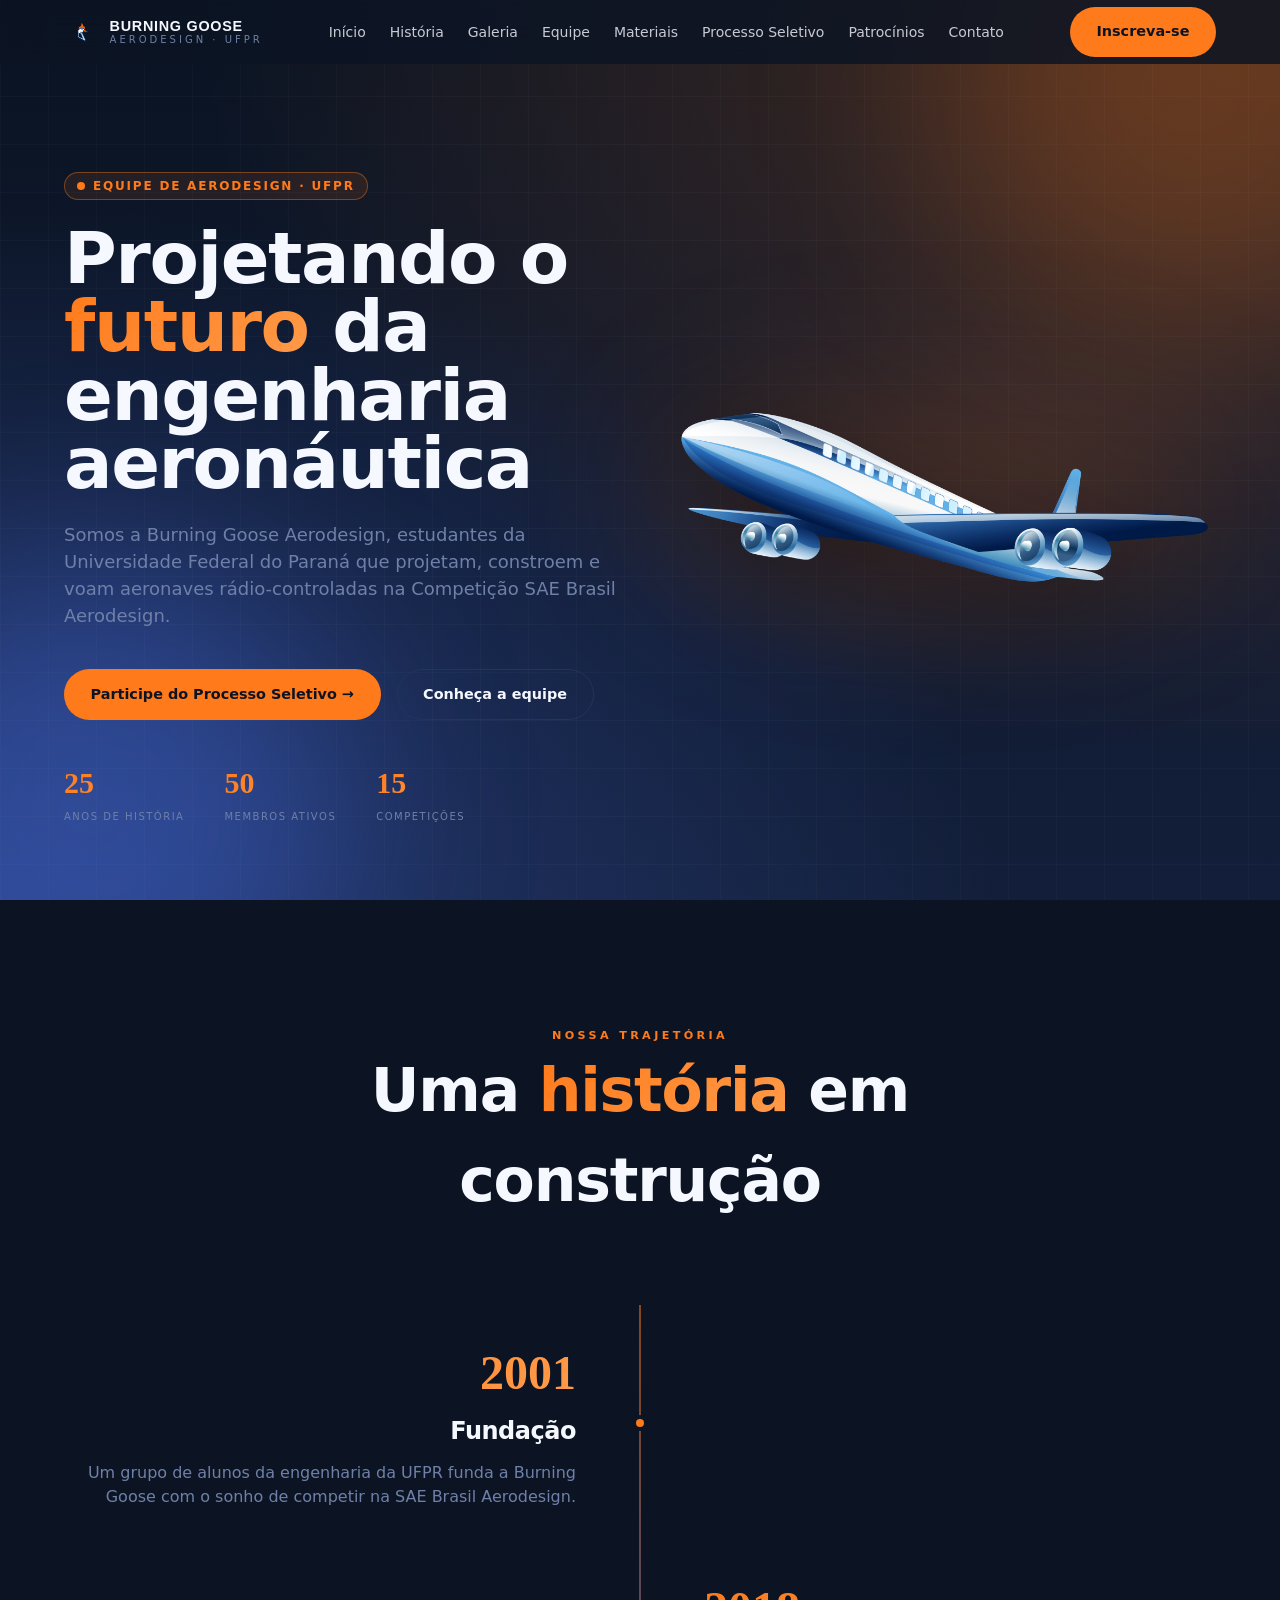
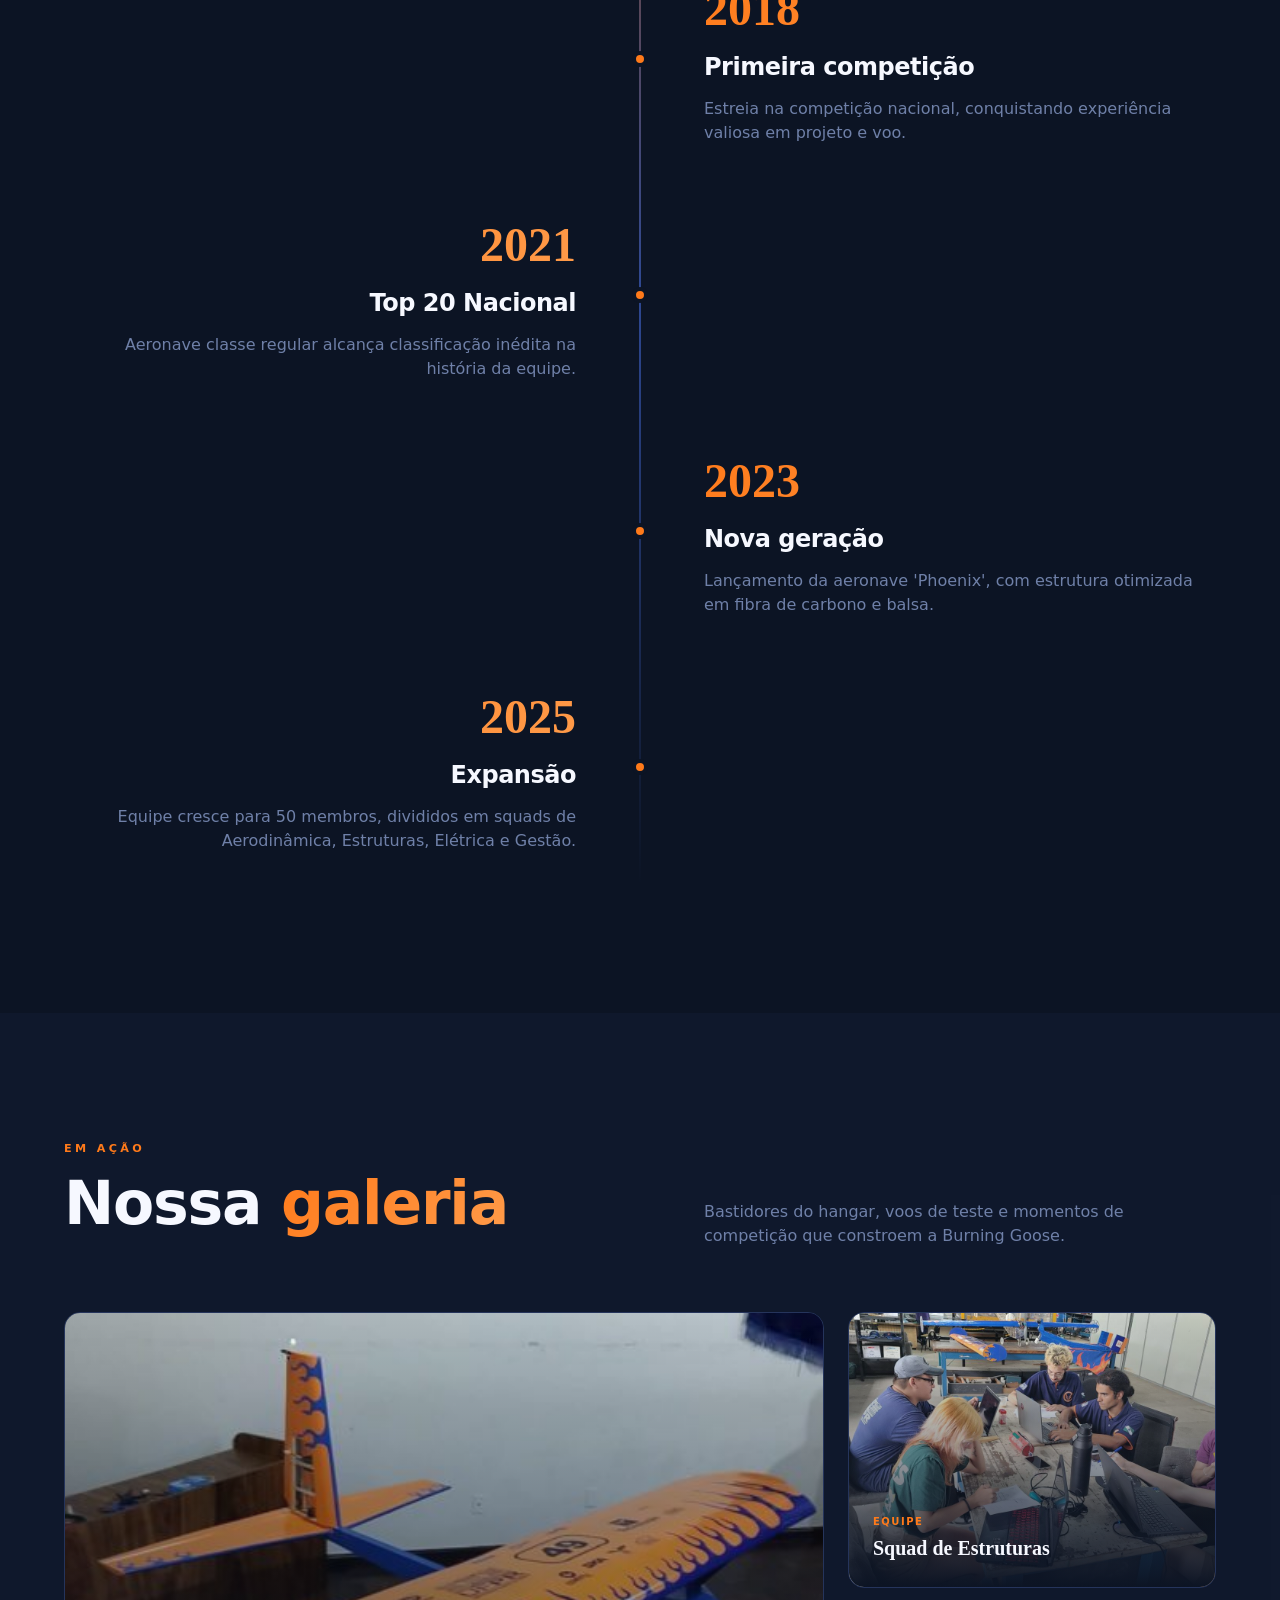
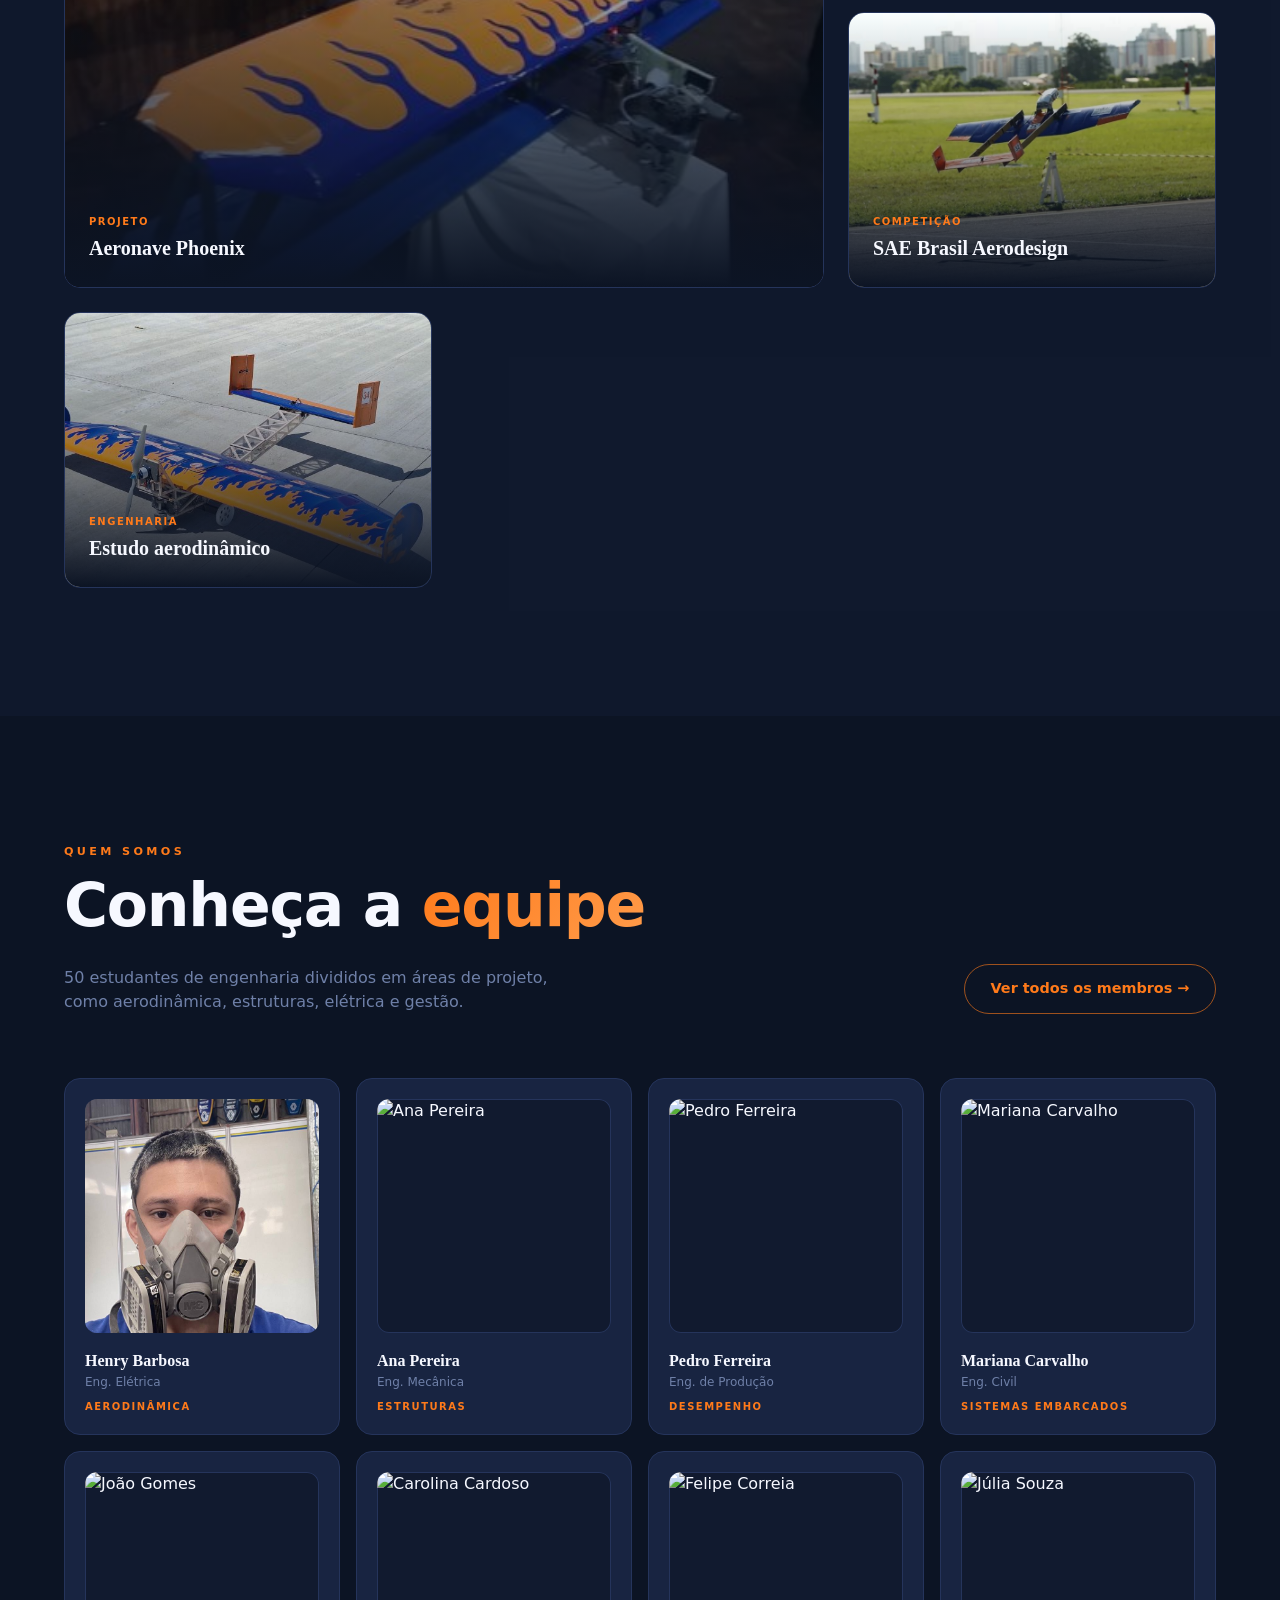
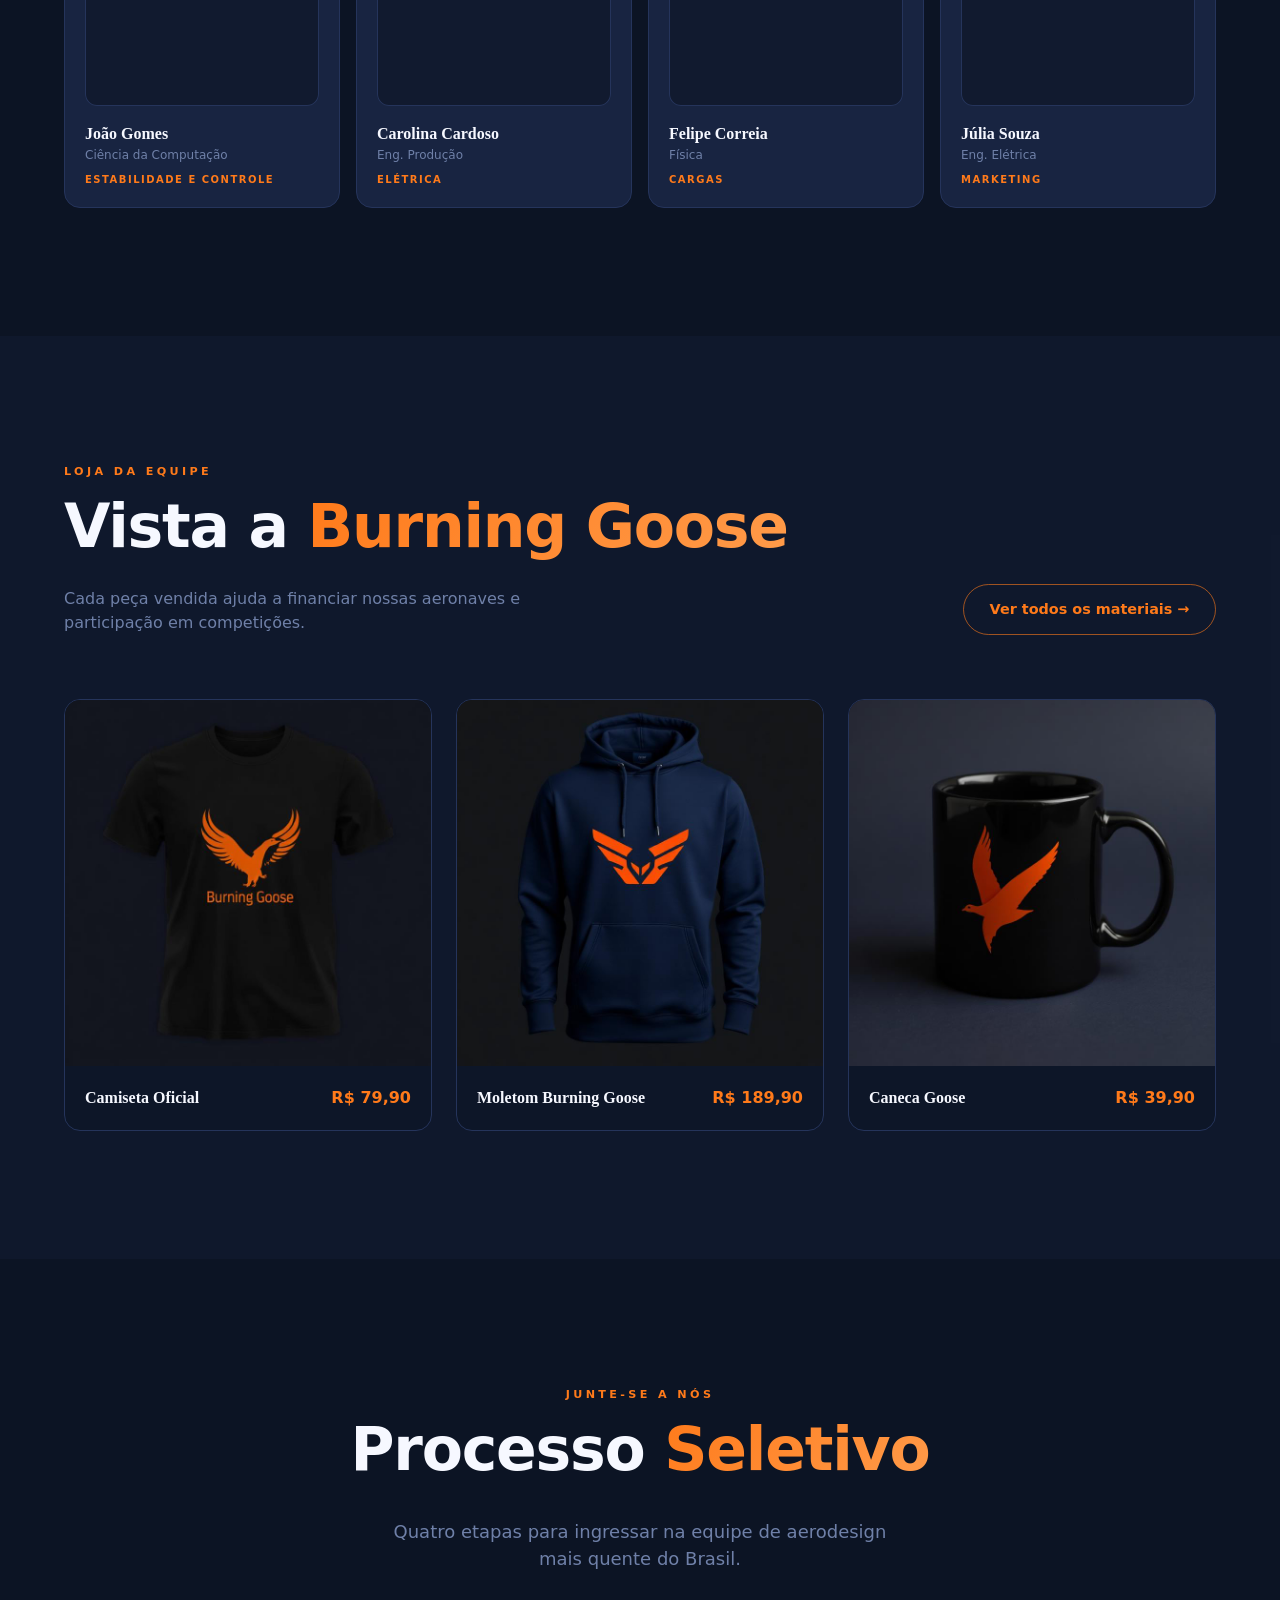
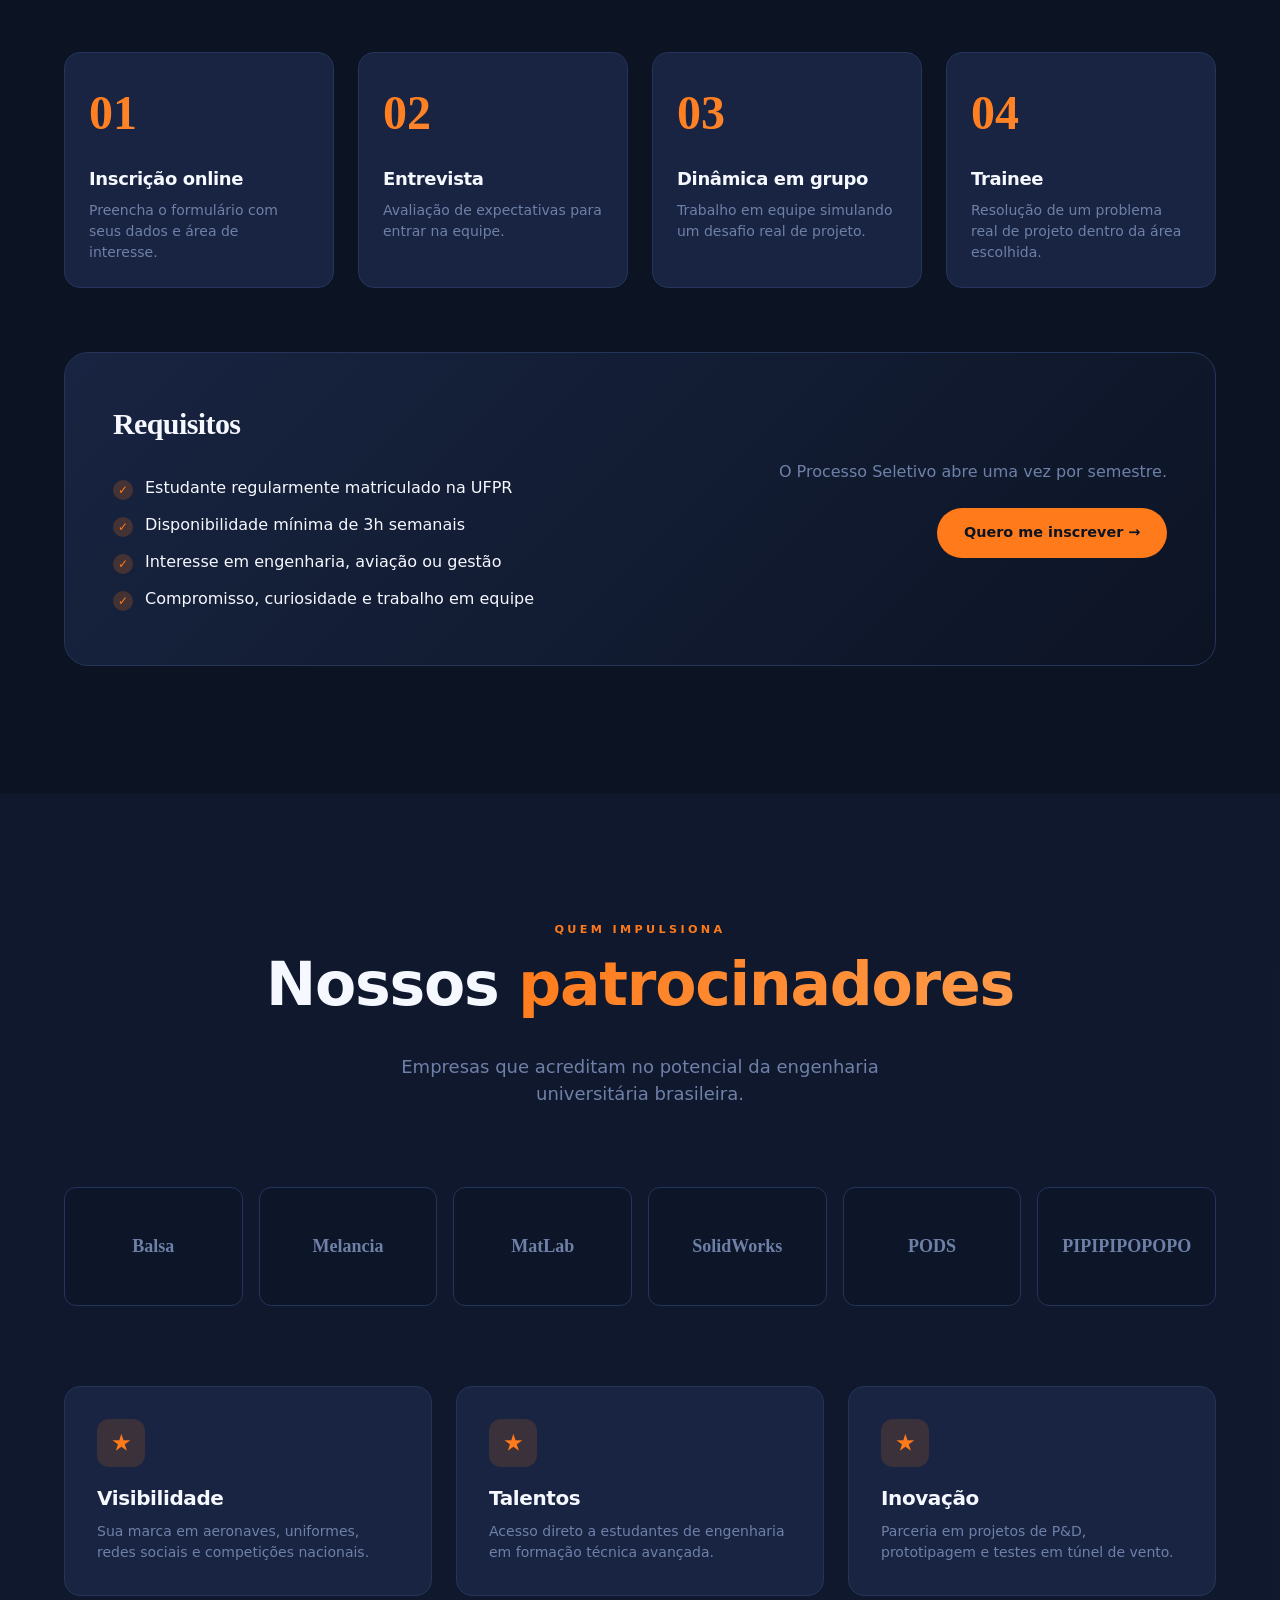
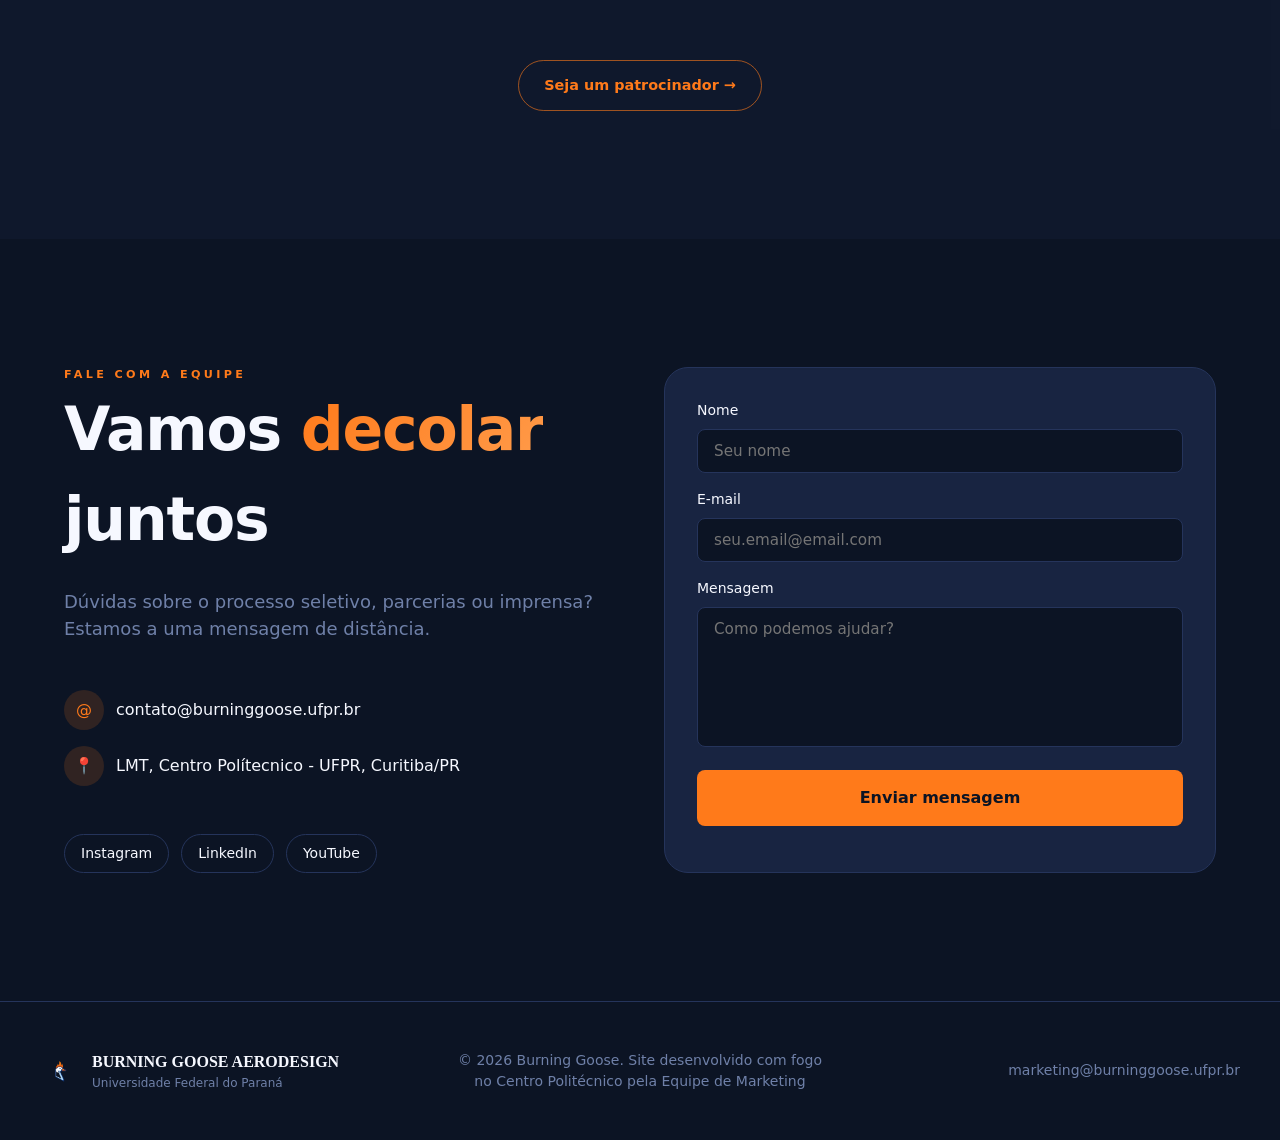
==== commit 87de85dc: "Update index.html" ====
--- a/index.html
+++ b/index.html
@@ -237,7 +237,7 @@
         <div class="row"><span class="ico">📍</span><span>LMT, Centro Polítecnico - UFPR, Curitiba/PR</span></div>
       </div>
       <div class="socials">
-        <a href="https://www.instagram.com/burning.goose/">Instagram</a><a href="https://www.linkedin.com/company/burning-goose?originalSubdomain=br">LinkedIn</a><a href="https://www.youtube.com/@burninggooseufpr">YouTube</a><a href="https://github.com/BurningGooseAerodesign">
+        <a href="https://www.instagram.com/burning.goose/">Instagram</a><a href="https://www.linkedin.com/company/burning-goose?originalSubdomain=br">LinkedIn</a><a href="https://www.youtube.com/@burninggooseufpr">YouTube</a>
       </div>
     </div>
     <form id="contact-form" class="contact-form" novalidate>
